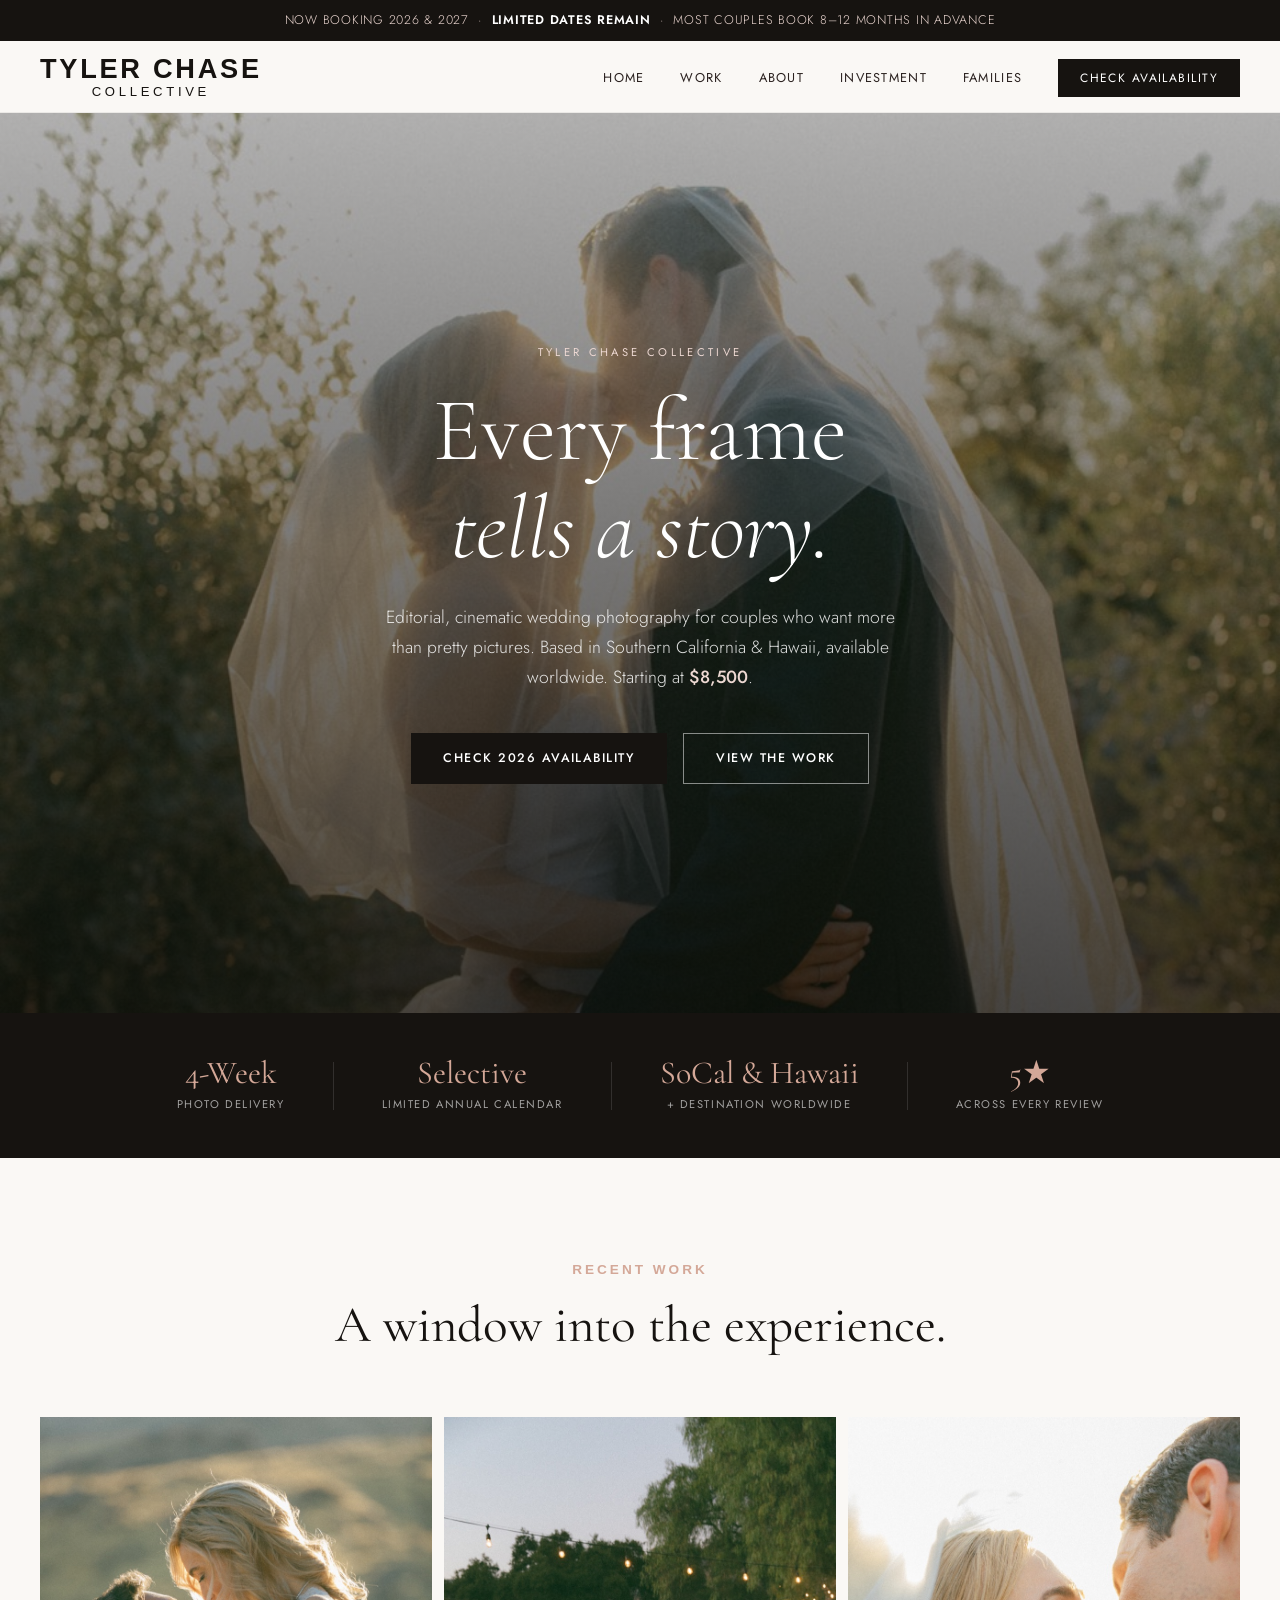
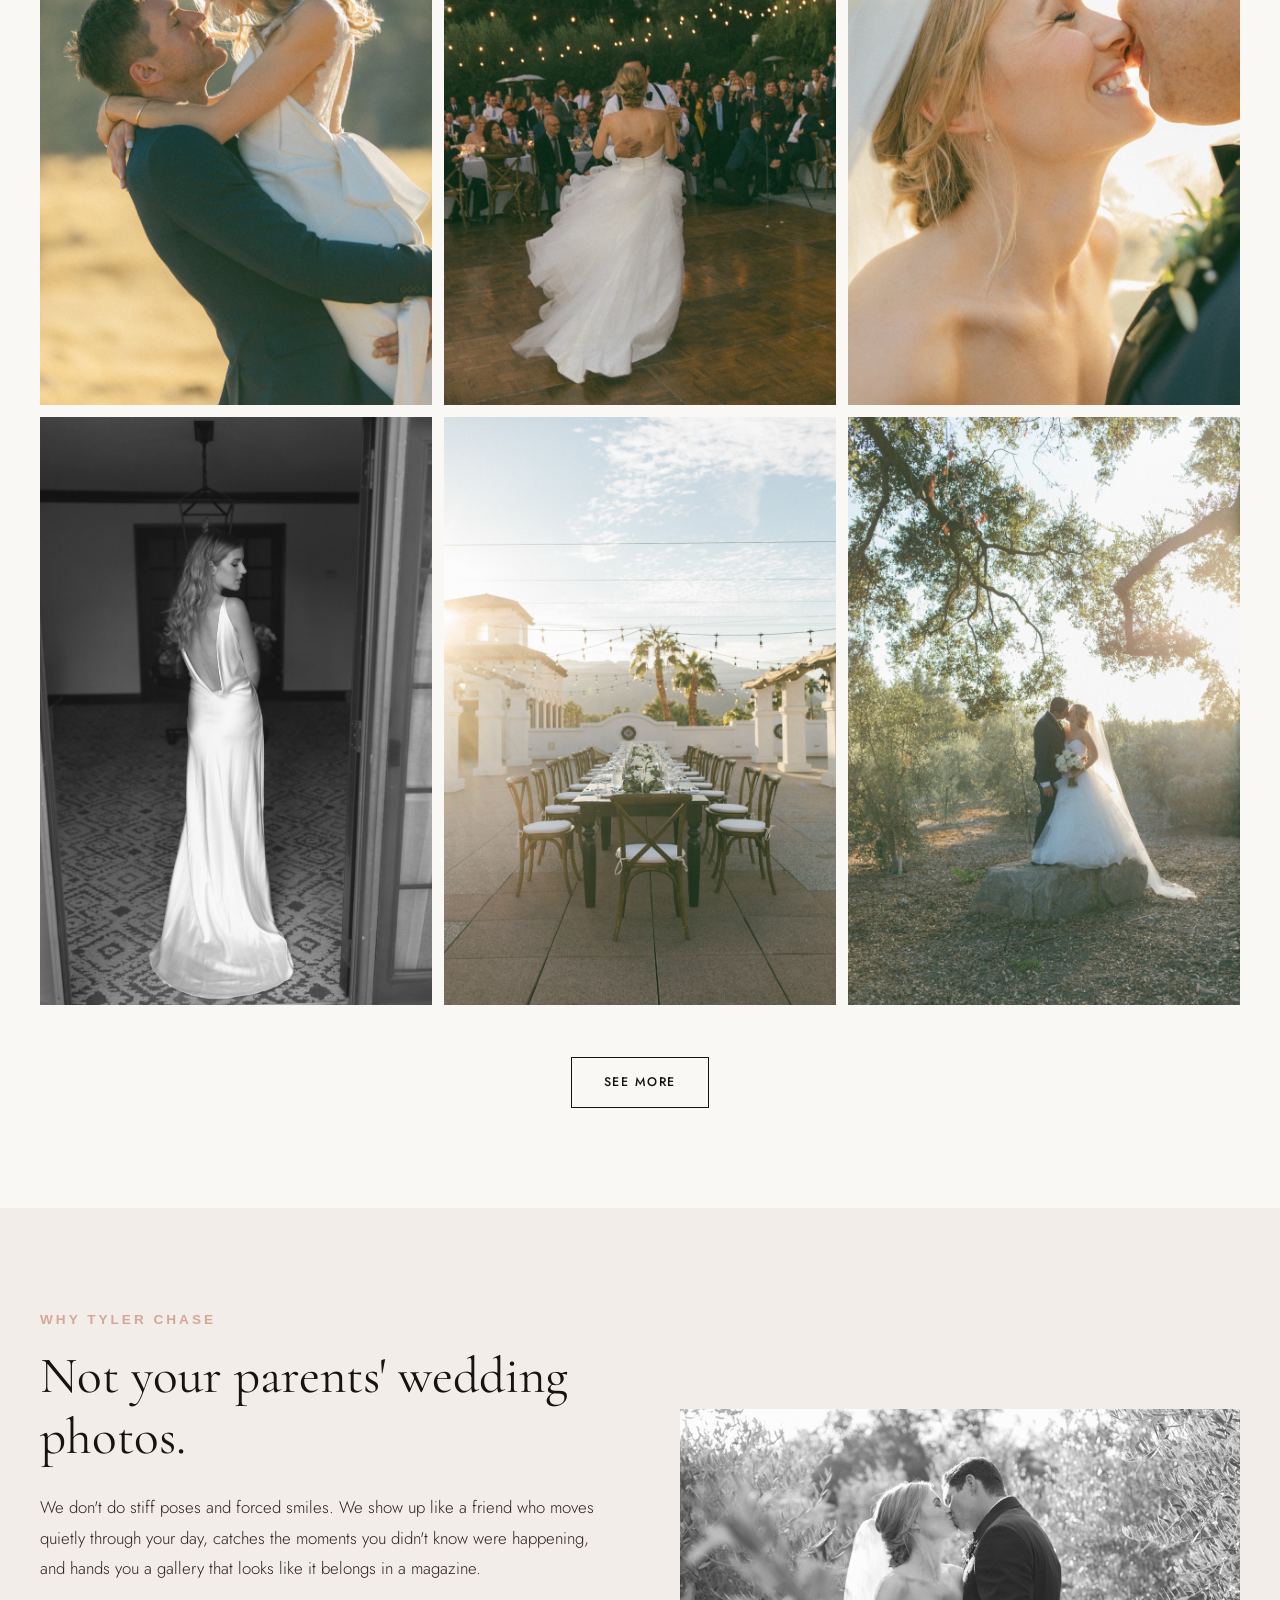
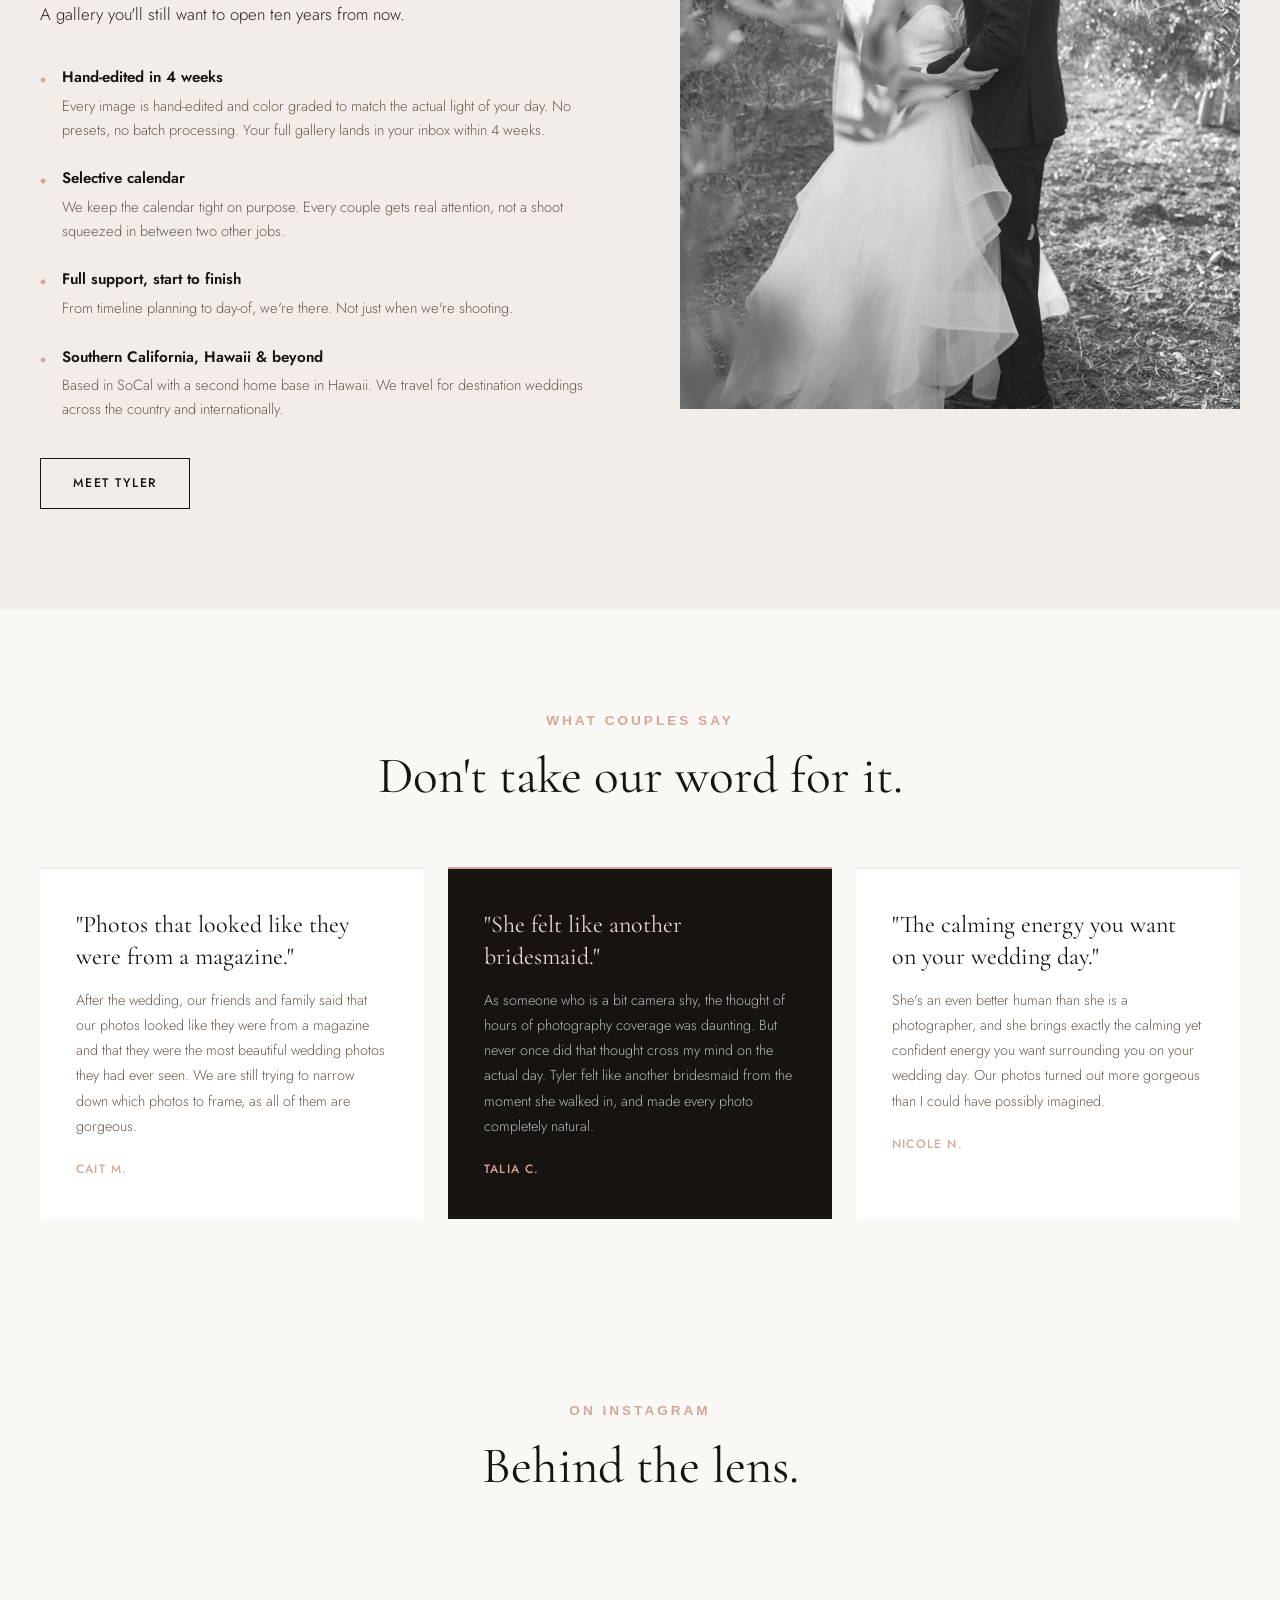
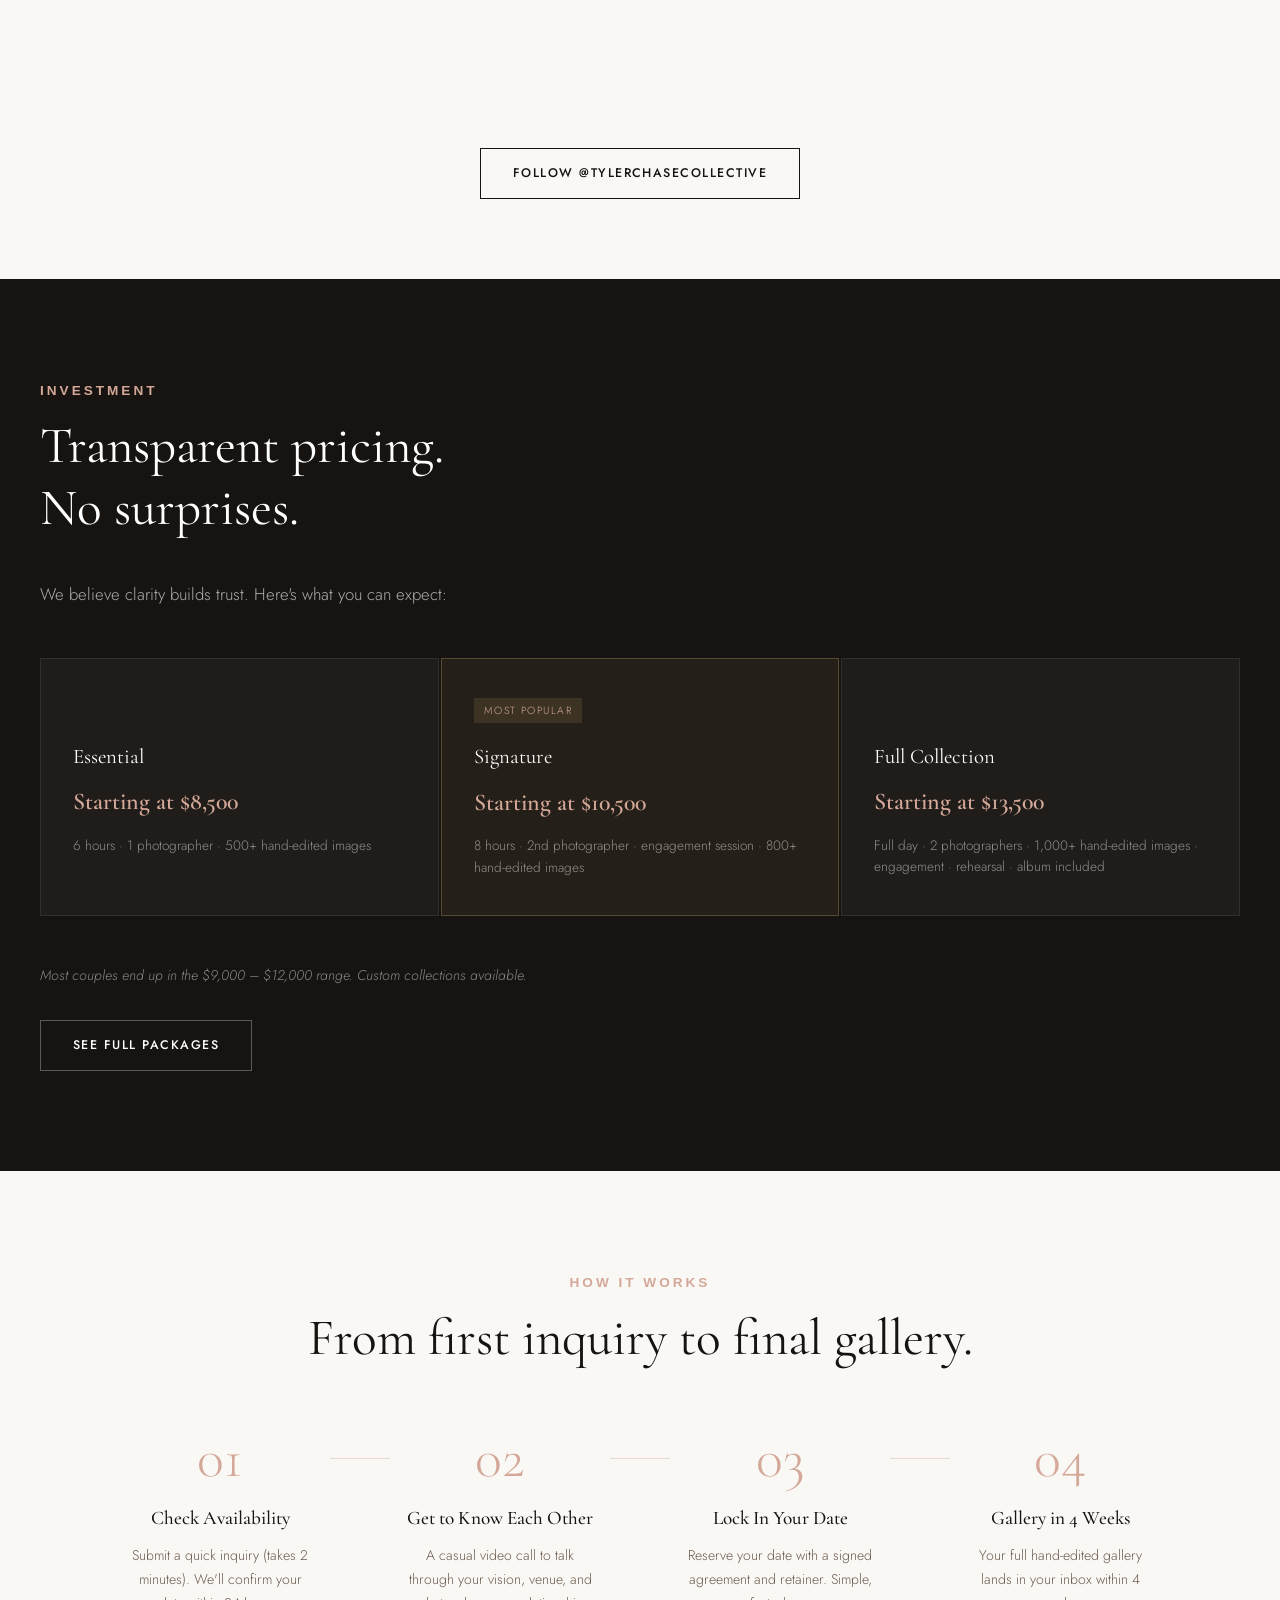
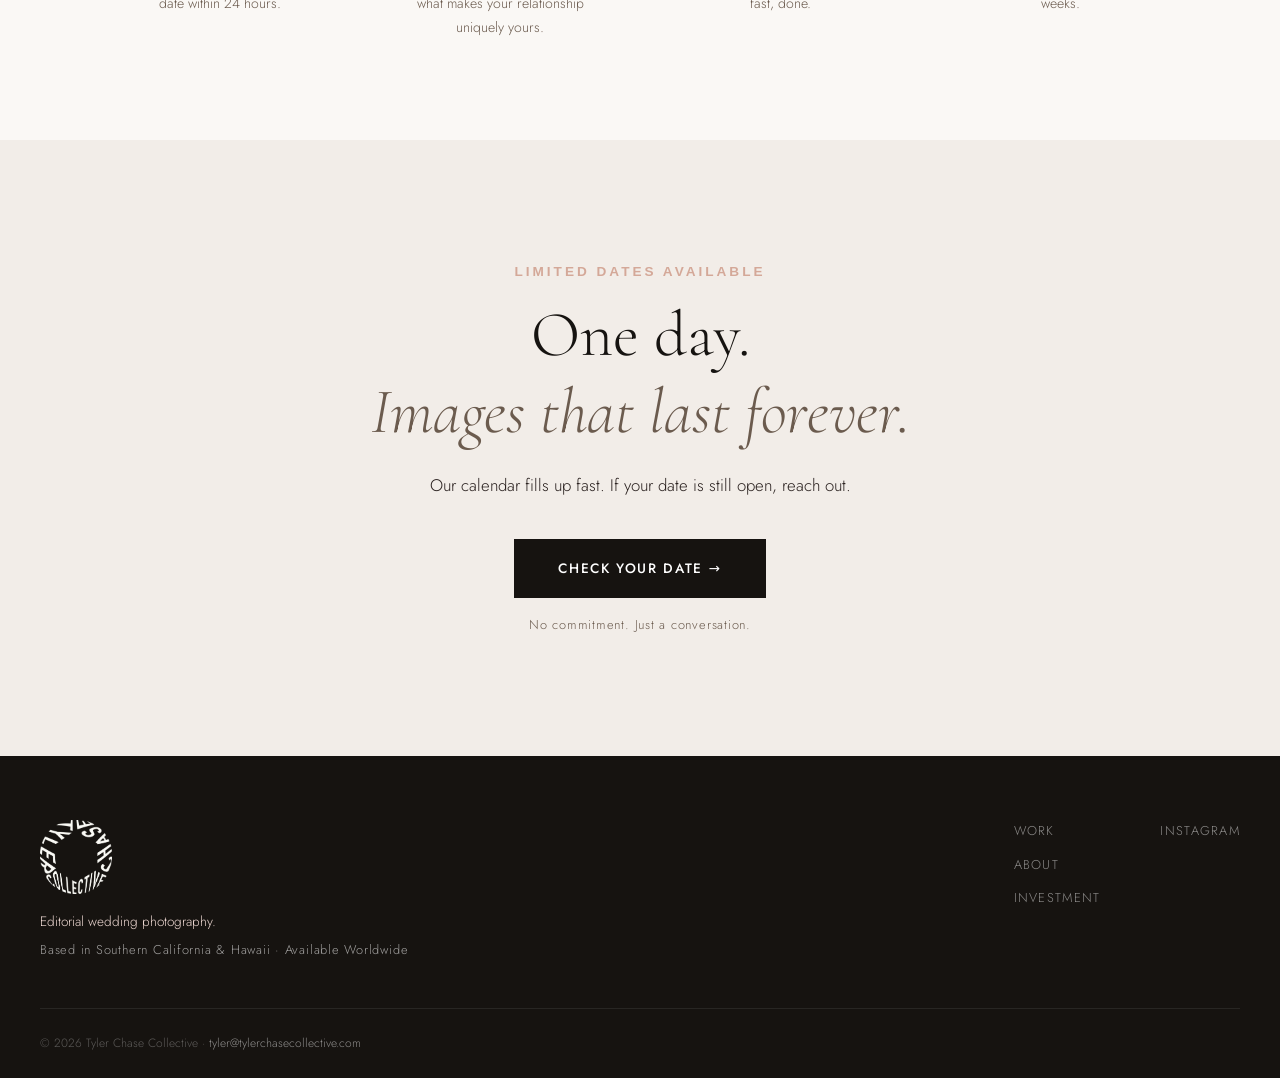
==== index.html @ 4ad5066c "Add all site files: HTML, CSS, JS, and images" ====
<!DOCTYPE html>
<html lang="en">
<head>
  <meta charset="UTF-8" />
  <meta name="viewport" content="width=device-width, initial-scale=1.0" />
  <meta name="description" content="Tyler Chase Collective: Editorial, cinematic wedding photography based in Southern California and Hawaii. Available for destination weddings worldwide. Starting at $8,500." />
  <title>Tyler Chase Collective | Cinematic Wedding Photography</title>
  <link rel="preconnect" href="https://fonts.googleapis.com" />
  <link rel="preconnect" href="https://fonts.gstatic.com" crossorigin />
  <link href="https://fonts.googleapis.com/css2?family=Cormorant+Garamond:ital,wght@0,300;0,400;0,500;0,600;1,300;1,400;1,500&family=Jost:wght@300;400;500;600&display=swap" rel="stylesheet" />
  <link rel="icon" type="image/png" href="images/favicon.png" />
  <link rel="apple-touch-icon" href="images/favicon.png" />
  <link rel="stylesheet" href="styles.css" />
</head>
<body>

  <!-- Scarcity Bar -->
  <div class="scarcity-bar">
    <p>Now booking 2026 &amp; 2027 &nbsp;·&nbsp; <strong>limited dates remain</strong> &nbsp;·&nbsp; Most couples book 8–12 months in advance</p>
  </div>

  <!-- Navigation -->
  <nav class="nav" id="nav">
    <a href="index.html" class="nav-logo"><span class="logo-top">Tyler Chase</span><span class="logo-sub">Collective</span></a>
    <ul class="nav-links">
      <li><a href="index.html">Home</a></li>
      <li><a href="gallery.html">Work</a></li>
      <li><a href="about.html">About</a></li>
      <li><a href="investment.html">Investment</a></li>
      <li><a href="families.html">Families</a></li>
      <li><a href="contact.html" class="nav-cta">Check Availability</a></li>
    </ul>
    <button class="nav-hamburger" id="hamburger" aria-label="Open menu">
      <span></span><span></span><span></span>
    </button>
  </nav>

  <!-- Mobile Menu -->
  <div class="mobile-menu" id="mobileMenu">
    <button class="mobile-menu-close" id="mobileClose">✕</button>
    <ul>
      <li><a href="index.html">Home</a></li>
      <li><a href="gallery.html">Work</a></li>
      <li><a href="about.html">About</a></li>
      <li><a href="investment.html">Investment</a></li>
      <li><a href="families.html">Families</a></li>
      <li><a href="contact.html">Check Availability</a></li>
    </ul>
  </div>

  <!-- Hero -->
  <section class="hero">
    <div class="hero-media">
      <div class="hero-overlay"></div>
      <img
        src="images/TCG_8841-Large.jpeg"
        alt="Cinematic wedding moment"
        class="hero-img"
      />
    </div>
    <div class="hero-content">
      <p class="hero-eyebrow">Tyler Chase Collective</p>
      <h1 class="hero-headline">Every frame<br /><em>tells a story.</em></h1>
      <p class="hero-sub">Editorial, cinematic wedding photography for couples who want more than pretty pictures. Based in Southern California &amp; Hawaii, available worldwide. Starting at <strong>$8,500</strong>.</p>
      <div class="hero-ctas">
        <a href="contact.html" class="btn btn-primary">Check 2026 Availability</a>
        <a href="gallery.html" class="btn btn-ghost">View the Work</a>
      </div>
    </div>
  </section>

  <!-- Trust Strip -->
  <div class="trust-strip">
    <div class="trust-item">
      <span class="trust-number">4-Week</span>
      <span class="trust-label">Photo Delivery</span>
    </div>
    <div class="trust-divider"></div>
    <div class="trust-item">
      <span class="trust-number">Selective</span>
      <span class="trust-label">Limited Annual Calendar</span>
    </div>
    <div class="trust-divider"></div>
    <div class="trust-item">
      <span class="trust-number">SoCal &amp; Hawaii</span>
      <span class="trust-label">+ Destination Worldwide</span>
    </div>
    <div class="trust-divider"></div>
    <div class="trust-item">
      <span class="trust-number">5★</span>
      <span class="trust-label">Across Every Review</span>
    </div>
  </div>

  <!-- Gallery Preview -->
  <section class="section gallery-preview" id="work">
    <div class="section-header">
      <p class="section-eyebrow">Recent Work</p>
      <h2 class="section-title">A window into the experience.</h2>
    </div>
    <div class="gallery-grid">
      <div class="gallery-item">
        <img src="images/TCG_4035-Large.jpeg" alt="Groom lifting bride at golden hour" />
      </div>
      <div class="gallery-item">
        <img src="images/TCP_4241-Large.jpeg" alt="Bride portrait" />
      </div>
      <div class="gallery-item">
        <img src="images/TCG_9300-Large.jpeg" alt="First dance under string lights" />
      </div>
      <div class="gallery-item">
        <img src="images/TCP_5068-Large.jpeg" alt="Wedding reception tablescape" />
      </div>
      <div class="gallery-item">
        <img src="images/TCG_8863-Large.jpeg" alt="Couple portrait at sunset" />
      </div>
      <div class="gallery-item">
        <img src="images/TCG_8714-Large.jpeg" alt="Couple kissing at golden hour" />
      </div>
    </div>
    <div class="gallery-cta">
      <a href="gallery.html" class="btn btn-outline">See More</a>
    </div>
  </section>

  <!-- Positioning / Why Us -->
  <section class="section why-us">
    <div class="why-us-inner">
      <div class="why-us-text">
        <p class="section-eyebrow">Why Tyler Chase</p>
        <h2 class="section-title">Not your parents' wedding photos.</h2>
        <p class="body-text">We don't do stiff poses and forced smiles. We show up like a friend who moves quietly through your day, catches the moments you didn't know were happening, and hands you a gallery that looks like it belongs in a magazine.</p>
        <p class="body-text">A gallery you'll still want to open ten years from now.</p>
        <ul class="why-list">
          <li>
            <span class="why-icon">◆</span>
            <div>
              <strong>Hand-edited in 4 weeks</strong>
              <p>Every image is hand-edited and color graded to match the actual light of your day. No presets, no batch processing. Your full gallery lands in your inbox within 4 weeks.</p>
            </div>
          </li>
          <li>
            <span class="why-icon">◆</span>
            <div>
              <strong>Selective calendar</strong>
              <p>We keep the calendar tight on purpose. Every couple gets real attention, not a shoot squeezed in between two other jobs.</p>
            </div>
          </li>
          <li>
            <span class="why-icon">◆</span>
            <div>
              <strong>Full support, start to finish</strong>
              <p>From timeline planning to day-of, we're there. Not just when we're shooting.</p>
            </div>
          </li>
          <li>
            <span class="why-icon">◆</span>
            <div>
              <strong>Southern California, Hawaii &amp; beyond</strong>
              <p>Based in SoCal with a second home base in Hawaii. We travel for destination weddings across the country and internationally.</p>
            </div>
          </li>
        </ul>
        <a href="about.html" class="btn btn-outline">Meet Tyler</a>
      </div>
      <div class="why-us-image">
        <img src="images/TCG_8802-Large.jpeg" alt="Couple in olive grove" style="object-position: 50% 100%;" />
      </div>
    </div>
  </section>

  <!-- Social Proof / Testimonials -->
  <section class="section testimonials" id="testimonials">
    <div class="section-header">
      <p class="section-eyebrow">What Couples Say</p>
      <h2 class="section-title">Don't take our word for it.</h2>
    </div>
    <div class="testimonial-grid">
      <div class="testimonial-card">
        <p class="testimonial-pull">"Photos that looked like they were from a magazine."</p>
        <p class="testimonial-body">After the wedding, our friends and family said that our photos looked like they were from a magazine and that they were the most beautiful wedding photos they had ever seen. We are still trying to narrow down which photos to frame, as all of them are gorgeous.</p>
        <p class="testimonial-name">Cait M.</p>
      </div>
      <div class="testimonial-card feature-card">
        <p class="testimonial-pull">"She felt like another bridesmaid."</p>
        <p class="testimonial-body">As someone who is a bit camera shy, the thought of hours of photography coverage was daunting. But never once did that thought cross my mind on the actual day. Tyler felt like another bridesmaid from the moment she walked in, and made every photo completely natural.</p>
        <p class="testimonial-name">Talia C.</p>
      </div>
      <div class="testimonial-card">
        <p class="testimonial-pull">"The calming energy you want on your wedding day."</p>
        <p class="testimonial-body">She's an even better human than she is a photographer, and she brings exactly the calming yet confident energy you want surrounding you on your wedding day. Our photos turned out more gorgeous than I could have possibly imagined.</p>
        <p class="testimonial-name">Nicole N.</p>
      </div>
    </div>
  </section>

  <!-- Instagram Feed -->
  <!-- To activate: sign up at lightwidget.com, connect @tylerchasecollective, and replace the src below -->
  <section class="section instagram-section" style="background:var(--cream);padding:80px 40px;">
    <div class="section-header">
      <p class="section-eyebrow">On Instagram</p>
      <h2 class="section-title">Behind the lens.</h2>
    </div>
    <div class="instagram-feed-container" style="max-width:var(--max);margin:0 auto;">
      <!-- SnapWidget -->
      <script src="https://snapwidget.com/js/snapwidget.js"></script>
      <iframe src="https://snapwidget.com/embed/706639" class="snapwidget-widget" allowtransparency="true" frameborder="0" scrolling="no" style="border:none; overflow:hidden; width:100%;"></iframe>
    </div>
    <div style="text-align:center;margin-top:32px;">
      <a href="https://www.instagram.com/tylerchasecollective" target="_blank" rel="noopener" class="btn btn-outline">Follow @tylerchasecollective</a>
    </div>
  </section>

  <!-- Investment Preview -->
  <section class="section investment-preview" id="investment">
    <div class="investment-inner">
      <div class="investment-text">
        <p class="section-eyebrow">Investment</p>
        <h2 class="section-title">Transparent pricing.<br />No surprises.</h2>
        <p class="body-text">We believe clarity builds trust. Here's what you can expect:</p>
        <div class="investment-tiers">
          <div class="tier" style="display:flex;flex-direction:column;">
            <div class="tier-badge-slot" style="min-height:28px;margin-bottom:16px;"></div>
            <div class="tier-name">Essential</div>
            <div class="tier-price">Starting at $8,500</div>
            <div class="tier-desc">6 hours · 1 photographer · 500+ hand-edited images</div>
          </div>
          <div class="tier tier-featured" style="display:flex;flex-direction:column;">
            <div class="tier-badge-slot" style="min-height:28px;margin-bottom:16px;"><div class="tier-badge" style="margin-bottom:0;">Most Popular</div></div>
            <div class="tier-name">Signature</div>
            <div class="tier-price">Starting at $10,500</div>
            <div class="tier-desc">8 hours · 2nd photographer · engagement session · 800+ hand-edited images</div>
          </div>
          <div class="tier" style="display:flex;flex-direction:column;">
            <div class="tier-badge-slot" style="min-height:28px;margin-bottom:16px;"></div>
            <div class="tier-name">Full Collection</div>
            <div class="tier-price">Starting at $13,500</div>
            <div class="tier-desc">Full day · 2 photographers · 1,000+ hand-edited images · engagement · rehearsal · album included</div>
          </div>
        </div>
        <p class="investment-note">Most couples end up in the $9,000 – $12,000 range. Custom collections available.</p>
        <a href="investment.html" class="btn btn-outline">See Full Packages</a>
      </div>
    </div>
  </section>

  <!-- Process / Experience -->
  <section class="section process">
    <div class="section-header">
      <p class="section-eyebrow">How It Works</p>
      <h2 class="section-title">From first inquiry to final gallery.</h2>
    </div>
    <div class="process-steps">
      <div class="process-step">
        <div class="step-number">01</div>
        <h3>Check Availability</h3>
        <p>Submit a quick inquiry (takes 2 minutes). We'll confirm your date within 24 hours.</p>
      </div>
      <div class="process-connector"></div>
      <div class="process-step">
        <div class="step-number">02</div>
        <h3>Get to Know Each Other</h3>
        <p>A casual video call to talk through your vision, venue, and what makes your relationship uniquely yours.</p>
      </div>
      <div class="process-connector"></div>
      <div class="process-step">
        <div class="step-number">03</div>
        <h3>Lock In Your Date</h3>
        <p>Reserve your date with a signed agreement and retainer. Simple, fast, done.</p>
      </div>
      <div class="process-connector"></div>
      <div class="process-step">
        <div class="step-number">04</div>
        <h3>Gallery in 4 Weeks</h3>
        <p>Your full hand-edited gallery lands in your inbox within 4 weeks.</p>
      </div>
    </div>
  </section>

  <!-- Final CTA -->
  <section class="section cta-section">
    <div class="cta-inner">
      <p class="section-eyebrow">Limited Dates Available</p>
      <h2 class="cta-headline">One day.<br /><em>Images that last forever.</em></h2>
      <p class="cta-sub">Our calendar fills up fast. If your date is still open, reach out.</p>
      <a href="contact.html" class="btn btn-primary btn-large">Check Your Date →</a>
      <p class="cta-note">No commitment. Just a conversation.</p>
    </div>
  </section>

  <!-- Footer -->
  <footer class="footer">
    <div class="footer-inner">
      <div class="footer-brand">
        <img src="images/favicon.png" alt="Tyler Chase Collective" class="footer-favicon" />
        <p class="footer-tagline">Editorial wedding photography.</p>
        <p class="footer-location">Based in Southern California &amp; Hawaii · Available Worldwide</p>
      </div>
      <div class="footer-links">
        <a href="gallery.html">Work</a>
        <a href="about.html">About</a>
        <a href="investment.html">Investment</a>
      </div>
      <div class="footer-social">
        <a href="https://www.instagram.com/tylerchasecollective" aria-label="Instagram">Instagram</a>
      </div>
    </div>
    <div class="footer-bottom">
      <p>© 2026 Tyler Chase Collective · <a href="mailto:tyler@tylerchasecollective.com">tyler@tylerchasecollective.com</a></p>
    </div>
  </footer>

  <script src="main.js"></script>
</body>
</html>
---- styles.css ----
/* ============================================
   Tyler Chase Collective — Global Styles
   ============================================ */

*, *::before, *::after { box-sizing: border-box; margin: 0; padding: 0; }

:root {
  --cream:    #FAF8F5;
  --offwhite: #F2EDE8;
  --black:    #161310;
  --charcoal: #2B2220;
  --warm:     #6B5B4E;
  --gold:     #D4A898;
  --gold-lt:  #EDD8D2;
  --white:    #FFFFFF;
  --font-serif: 'Cormorant Garamond', Georgia, serif;
  --font-sans:  'Jost', system-ui, sans-serif;
  --max:      1280px;
  --nav-h:    72px;
  --ease:     cubic-bezier(0.25, 0.46, 0.45, 0.94);
}

html { scroll-behavior: smooth; font-size: 16px; }

body {
  background: var(--cream);
  color: var(--black);
  font-family: var(--font-sans);
  font-weight: 300;
  line-height: 1.7;
  overflow-x: hidden;
}

img { display: block; width: 100%; height: auto; }
.hero-img,
.why-us-image img,
.about-hero-image img { height: 100%; object-fit: cover; }

a { color: inherit; text-decoration: none; }

/* ============================================
   Scarcity Bar
   ============================================ */

.scarcity-bar {
  background: var(--black);
  color: var(--gold-lt);
  text-align: center;
  padding: 10px 20px;
  font-family: var(--font-sans);
  font-size: 0.78rem;
  letter-spacing: 0.06em;
  text-transform: uppercase;
}

.scarcity-bar strong { color: var(--white); font-weight: 600; }

/* ============================================
   Navigation
   ============================================ */

.nav {
  position: sticky;
  top: 0;
  z-index: 100;
  display: flex;
  align-items: center;
  justify-content: space-between;
  padding: 0 40px;
  height: var(--nav-h);
  background: rgba(250, 248, 245, 0.96);
  backdrop-filter: blur(12px);
  border-bottom: 1px solid rgba(0,0,0,0.06);
  transition: box-shadow 0.3s var(--ease);
}

.nav.scrolled { box-shadow: 0 2px 20px rgba(0,0,0,0.08); }

.nav-logo {
  display: flex;
  flex-direction: column;
  align-items: center;
  justify-content: center;
  height: 100%;
  line-height: 1.05;
  gap: 1px;
  text-decoration: none;
}
.logo-top {
  font-family: 'DIN Condensed', 'Arial Narrow', 'Helvetica Neue', Arial, sans-serif;
  font-size: 1.7rem;
  font-weight: 700;
  letter-spacing: 0.1em;
  text-transform: uppercase;
  color: var(--black);
}
.logo-sub {
  font-family: 'DIN Condensed', 'Arial Narrow', 'Helvetica Neue', Arial, sans-serif;
  font-size: 0.82rem;
  font-weight: 400;
  letter-spacing: 0.28em;
  text-transform: uppercase;
  color: var(--black);
}

.nav-links {
  display: flex;
  align-items: center;
  gap: 36px;
  list-style: none;
}

.nav-links a {
  font-size: 0.8rem;
  letter-spacing: 0.1em;
  text-transform: uppercase;
  font-weight: 400;
  color: var(--charcoal);
  transition: color 0.2s;
}

.nav-links a:hover { color: var(--gold); }

.nav-cta {
  background: var(--black) !important;
  color: var(--white) !important;
  padding: 10px 22px;
  font-size: 0.75rem !important;
  letter-spacing: 0.12em !important;
  text-transform: uppercase;
  transition: background 0.25s var(--ease), transform 0.2s !important;
}

.nav-cta:hover {
  background: var(--gold) !important;
  color: var(--black) !important;
  transform: translateY(-1px);
}

.nav-hamburger {
  display: none;
  flex-direction: column;
  gap: 5px;
  background: none;
  border: none;
  cursor: pointer;
  padding: 4px;
}

.nav-hamburger span {
  display: block;
  width: 24px;
  height: 1.5px;
  background: var(--black);
  transition: 0.3s;
}

/* Mobile Menu */
.mobile-menu {
  display: none;
  position: fixed;
  inset: 0;
  background: var(--cream);
  z-index: 200;
  flex-direction: column;
  align-items: center;
  justify-content: center;
  gap: 40px;
}

.mobile-menu.open { display: flex; }

.mobile-menu ul { list-style: none; text-align: center; }
.mobile-menu ul li { margin: 20px 0; }
.mobile-menu ul a {
  font-family: var(--font-serif);
  font-size: 2.4rem;
  font-weight: 300;
  color: var(--black);
  letter-spacing: 0.04em;
  transition: color 0.2s;
}
.mobile-menu ul a:hover { color: var(--gold); }

.mobile-menu-close {
  position: absolute;
  top: 28px;
  right: 32px;
  background: none;
  border: none;
  font-size: 1.4rem;
  cursor: pointer;
  color: var(--black);
}

/* ============================================
   Buttons
   ============================================ */

.btn {
  display: inline-flex;
  align-items: center;
  justify-content: center;
  padding: 14px 32px;
  font-family: var(--font-sans);
  font-size: 0.78rem;
  font-weight: 500;
  letter-spacing: 0.12em;
  text-transform: uppercase;
  border: none;
  cursor: pointer;
  transition: all 0.25s var(--ease);
  text-decoration: none;
}

.btn-primary {
  background: var(--black);
  color: var(--white);
}
.btn-primary:hover {
  background: var(--gold);
  color: var(--black);
  transform: translateY(-2px);
  box-shadow: 0 8px 24px rgba(0,0,0,0.15);
}

.btn-ghost {
  background: transparent;
  color: var(--white);
  border: 1px solid rgba(255,255,255,0.5);
}
.btn-ghost:hover {
  background: rgba(255,255,255,0.12);
  border-color: var(--white);
  transform: translateY(-2px);
}

.btn-outline {
  background: transparent;
  color: var(--black);
  border: 1px solid var(--black);
}
.btn-outline:hover {
  background: var(--black);
  color: var(--white);
  transform: translateY(-2px);
}

.btn-large { padding: 18px 44px; font-size: 0.85rem; }

/* ============================================
   Section Utilities
   ============================================ */

.section {
  padding: 100px 40px;
  max-width: var(--max);
  margin: 0 auto;
}

.section-header {
  text-align: center;
  margin-bottom: 60px;
}

.section-eyebrow {
  font-family: 'DIN Condensed', 'Arial Narrow', 'Helvetica Neue', Arial, sans-serif;
  font-size: 0.85rem;
  letter-spacing: 0.22em;
  text-transform: uppercase;
  color: var(--gold);
  margin-bottom: 14px;
  font-weight: 700;
}

.section-title {
  font-family: var(--font-serif);
  font-size: clamp(2rem, 4vw, 3.2rem);
  font-weight: 400;
  line-height: 1.2;
  color: var(--black);
}

.section-title em { font-style: italic; color: var(--warm); }

.body-text {
  font-size: 1.05rem;
  color: var(--charcoal);
  line-height: 1.8;
  max-width: 580px;
}

/* ============================================
   Hero
   ============================================ */

.hero {
  position: relative;
  height: 100vh;
  min-height: 640px;
  display: flex;
  align-items: center;
  justify-content: center;
  overflow: hidden;
}

.hero-media {
  position: absolute;
  inset: 0;
}

.hero-img {
  width: 100%;
  height: 100%;
  object-fit: cover;
  object-position: center 20%;
}

.hero-overlay {
  position: absolute;
  inset: 0;
  background: linear-gradient(
    to bottom,
    rgba(10,8,6,0.3) 0%,
    rgba(10,8,6,0.55) 50%,
    rgba(10,8,6,0.75) 100%
  );
  z-index: 1;
}

.hero-content {
  position: relative;
  z-index: 2;
  text-align: center;
  color: var(--white);
  padding: 0 24px;
  max-width: 820px;
}

.hero-eyebrow {
  font-size: 0.7rem;
  letter-spacing: 0.3em;
  text-transform: uppercase;
  color: var(--gold-lt);
  margin-bottom: 20px;
  font-weight: 400;
}

.hero-headline {
  font-family: var(--font-serif);
  font-size: clamp(3rem, 7vw, 6rem);
  font-weight: 300;
  line-height: 1.1;
  margin-bottom: 24px;
}

.hero-headline em { font-style: italic; }

.hero-sub {
  font-size: 1.1rem;
  font-weight: 300;
  color: rgba(255,255,255,0.85);
  margin-bottom: 40px;
  max-width: 540px;
  margin-left: auto;
  margin-right: auto;
}

.hero-sub strong { color: var(--gold-lt); font-weight: 500; }

.hero-ctas {
  display: flex;
  gap: 16px;
  justify-content: center;
  flex-wrap: wrap;
}

/* ============================================
   Trust Strip
   ============================================ */

.trust-strip {
  display: flex;
  align-items: center;
  justify-content: center;
  gap: 0;
  background: var(--black);
  color: var(--white);
  padding: 32px 40px;
  flex-wrap: wrap;
}

.trust-item {
  display: flex;
  flex-direction: column;
  align-items: center;
  padding: 12px 48px;
  text-align: center;
}

.trust-number {
  font-family: var(--font-serif);
  font-size: 2rem;
  font-weight: 400;
  color: var(--gold);
  line-height: 1;
  margin-bottom: 6px;
}

.trust-label {
  font-size: 0.7rem;
  letter-spacing: 0.14em;
  text-transform: uppercase;
  color: rgba(255,255,255,0.6);
  font-weight: 400;
}

.trust-divider {
  width: 1px;
  height: 48px;
  background: rgba(255,255,255,0.12);
}

/* ============================================
   Gallery Preview
   ============================================ */

.gallery-grid {
  columns: 3;
  column-gap: 12px;
}

.gallery-item {
  break-inside: avoid;
  margin-bottom: 12px;
  overflow: hidden;
  background: var(--offwhite);
}

.gallery-item img {
  transition: transform 0.6s var(--ease);
}

.gallery-item:hover img { transform: scale(1.04); }

.gallery-cta {
  text-align: center;
  margin-top: 40px;
}

/* ============================================
   Why Us
   ============================================ */

.why-us {
  background: var(--offwhite);
  max-width: 100%;
  padding: 100px 40px;
}

.why-us-inner {
  max-width: var(--max);
  margin: 0 auto;
  display: grid;
  grid-template-columns: 1fr 1fr;
  gap: 80px;
  align-items: center;
}

.why-us-text .section-eyebrow { margin-bottom: 14px; }
.why-us-text .section-title { margin-bottom: 24px; }
.why-us-text .body-text { margin-bottom: 16px; max-width: 100%; }

.why-list {
  list-style: none;
  margin: 36px 0;
  display: flex;
  flex-direction: column;
  gap: 24px;
}

.why-list li {
  display: flex;
  gap: 16px;
  align-items: flex-start;
}

.why-icon {
  color: var(--gold);
  font-size: 0.5rem;
  margin-top: 8px;
  flex-shrink: 0;
}

.why-list strong {
  display: block;
  font-weight: 600;
  font-size: 0.95rem;
  margin-bottom: 4px;
}

.why-list p {
  font-size: 0.92rem;
  color: var(--warm);
  line-height: 1.6;
}

.why-us-image {
  height: 600px;
  overflow: hidden;
}

.why-us-image img { height: 100%; object-fit: cover; }

/* ============================================
   Testimonials
   ============================================ */

.testimonials { background: var(--cream); }

.testimonial-grid {
  display: grid;
  grid-template-columns: repeat(3, 1fr);
  gap: 24px;
}

.testimonial-card {
  background: var(--white);
  padding: 40px 36px;
  border-top: 2px solid var(--offwhite);
  transition: border-color 0.3s, transform 0.3s var(--ease);
}

.testimonial-card:hover {
  border-color: var(--gold);
  transform: translateY(-4px);
}

.feature-card {
  background: var(--black);
  color: var(--white);
  border-color: var(--gold);
}

.testimonial-pull {
  font-family: var(--font-serif);
  font-size: 1.5rem;
  font-weight: 400;
  line-height: 1.3;
  margin-bottom: 16px;
  color: inherit;
}

.feature-card .testimonial-pull { color: var(--gold-lt); }

.testimonial-body {
  font-size: 0.9rem;
  line-height: 1.75;
  color: var(--warm);
  margin-bottom: 20px;
}

.feature-card .testimonial-body { color: rgba(255,255,255,0.7); }

.testimonial-name {
  font-size: 0.75rem;
  letter-spacing: 0.1em;
  text-transform: uppercase;
  color: var(--gold);
  font-weight: 500;
}

/* ============================================
   Investment Preview
   ============================================ */

.investment-preview {
  background: var(--black);
  max-width: 100%;
  padding: 100px 40px;
}

.investment-inner {
  max-width: var(--max);
  margin: 0 auto;
}

.investment-preview .section-eyebrow { color: var(--gold); }
.investment-preview .section-title { color: var(--white); margin-bottom: 40px; }
.investment-preview .body-text { color: rgba(255,255,255,0.65); }

.investment-tiers {
  display: grid;
  grid-template-columns: repeat(3, 1fr);
  gap: 2px;
  margin: 48px 0;
}

.tier {
  padding: 36px 32px;
  background: rgba(255,255,255,0.04);
  border: 1px solid rgba(255,255,255,0.08);
  transition: border-color 0.3s;
  position: relative;
}

.tier:hover { border-color: rgba(201,169,110,0.4); }

.tier-featured {
  background: rgba(201,169,110,0.08);
  border-color: rgba(201,169,110,0.3);
}

.tier-badge {
  font-size: 0.65rem;
  letter-spacing: 0.14em;
  text-transform: uppercase;
  color: var(--gold);
  background: rgba(201,169,110,0.15);
  padding: 4px 10px;
  display: inline-block;
  margin-bottom: 20px;
}

.tier-name {
  font-family: var(--font-serif);
  font-size: 1.3rem;
  font-weight: 400;
  color: var(--white);
  margin-bottom: 8px;
}

.tier-price {
  font-size: 1.5rem;
  font-weight: 600;
  color: var(--gold);
  margin-bottom: 12px;
  font-family: var(--font-serif);
}

.tier-desc {
  font-size: 0.85rem;
  color: rgba(255,255,255,0.5);
  line-height: 1.6;
}

.investment-note {
  font-size: 0.88rem;
  color: rgba(255,255,255,0.5);
  margin-bottom: 32px;
  font-style: italic;
}

.investment-preview .btn-outline {
  color: var(--white);
  border-color: rgba(255,255,255,0.3);
}

.investment-preview .btn-outline:hover {
  background: var(--gold);
  border-color: var(--gold);
  color: var(--black);
}

/* ============================================
   Process
   ============================================ */

.process { background: var(--cream); }

.process-steps {
  display: flex;
  align-items: flex-start;
  justify-content: center;
  gap: 0;
  margin-top: 20px;
}

.process-step {
  flex: 1;
  max-width: 220px;
  text-align: center;
  padding: 0 16px;
}

.step-number {
  font-family: var(--font-serif);
  font-size: 3.5rem;
  font-weight: 300;
  color: var(--gold);
  line-height: 1;
  margin-bottom: 16px;
}

.process-step h3 {
  font-family: var(--font-serif);
  font-size: 1.2rem;
  font-weight: 500;
  margin-bottom: 10px;
  color: var(--black);
}

.process-step p {
  font-size: 0.88rem;
  color: var(--warm);
  line-height: 1.7;
}

.process-connector {
  width: 60px;
  height: 1px;
  background: var(--gold-lt);
  margin-top: 28px;
  flex-shrink: 0;
}

/* ============================================
   Final CTA
   ============================================ */

.cta-section {
  background: var(--offwhite);
  max-width: 100%;
  padding: 120px 40px;
}

.cta-inner {
  max-width: var(--max);
  margin: 0 auto;
  text-align: center;
}

.cta-headline {
  font-family: var(--font-serif);
  font-size: clamp(2.2rem, 5vw, 4rem);
  font-weight: 300;
  line-height: 1.2;
  color: var(--black);
  margin-bottom: 20px;
}

.cta-headline em { font-style: italic; color: var(--warm); }

.cta-sub {
  font-size: 1.05rem;
  color: var(--charcoal);
  max-width: 520px;
  margin: 0 auto 40px;
  line-height: 1.7;
}

.cta-note {
  margin-top: 16px;
  font-size: 0.8rem;
  color: var(--warm);
  letter-spacing: 0.06em;
}

/* ============================================
   Footer
   ============================================ */

.footer {
  background: var(--black);
  color: rgba(255,255,255,0.6);
  padding: 64px 40px 0;
}

.footer-inner {
  max-width: var(--max);
  margin: 0 auto;
  display: grid;
  grid-template-columns: 1fr auto auto;
  gap: 60px;
  align-items: start;
  padding-bottom: 48px;
  border-bottom: 1px solid rgba(255,255,255,0.08);
}

.footer-logo {
  font-family: var(--font-serif);
  font-size: 1.4rem;
  font-weight: 400;
  color: var(--white);
  margin-bottom: 8px;
}
.footer-favicon {
  width: 72px;
  height: auto;
  display: block;
  margin-bottom: 16px;
  filter: brightness(0) invert(1) sepia(15%) saturate(200%) brightness(0.98);
}

.footer-tagline {
  font-size: 0.85rem;
  margin-bottom: 6px;
  color: var(--gold-lt);
}

.footer-location {
  font-size: 0.8rem;
  letter-spacing: 0.06em;
}

.footer-links,
.footer-social {
  display: flex;
  flex-direction: column;
  gap: 12px;
}

.footer-links a,
.footer-social a {
  font-size: 0.8rem;
  letter-spacing: 0.1em;
  text-transform: uppercase;
  color: rgba(255,255,255,0.5);
  transition: color 0.2s;
}

.footer-links a:hover,
.footer-social a:hover { color: var(--gold); }

.footer-bottom {
  max-width: var(--max);
  margin: 0 auto;
  padding: 24px 0;
  font-size: 0.75rem;
  color: rgba(255,255,255,0.3);
}

.footer-bottom a { color: rgba(255,255,255,0.5); transition: color 0.2s; }
.footer-bottom a:hover { color: var(--gold); }

/* ============================================
   Gallery Page
   ============================================ */

.page-hero {
  padding: 80px 40px 60px;
  text-align: center;
  background: var(--cream);
}

.gallery-full {
  max-width: var(--max);
  margin: 0 auto;
  padding: 0 40px 100px;
}

.gallery-category {
  margin-bottom: 80px;
}

.gallery-category-label {
  font-family: var(--font-sans);
  font-size: 0.7rem;
  letter-spacing: 0.22em;
  text-transform: uppercase;
  color: var(--gold);
  margin-bottom: 24px;
  padding-bottom: 16px;
  border-bottom: 1px solid var(--offwhite);
}

.masonry-grid {
  columns: 3;
  column-gap: 12px;
}

.masonry-item {
  break-inside: avoid;
  margin-bottom: 12px;
  overflow: hidden;
}

.masonry-item img { transition: transform 0.6s var(--ease); }
.masonry-item:hover img { transform: scale(1.03); }

/* Featured gallery layouts */
.gallery-featured-full {
  width: 100%;
  overflow: hidden;
  margin-bottom: 12px;
}

.gallery-featured-full img {
  width: 100%;
  height: auto;
  transition: transform 0.6s var(--ease);
}

.gallery-featured-full:hover img { transform: scale(1.03); }

.gallery-featured-row {
  display: grid;
  grid-template-columns: 1fr 1fr;
  gap: 12px;
  margin-bottom: 12px;
}

.gallery-feat-portrait {
  overflow: hidden;
}

.gallery-feat-portrait img {
  width: 100%;
  height: auto;
  transition: transform 0.6s var(--ease);
}

.gallery-feat-portrait:hover img { transform: scale(1.03); }

.gallery-masonry-main {
  margin-top: 12px;
}

@media (max-width: 768px) {
  .gallery-featured-row { grid-template-columns: 1fr; }
}

/* ============================================
   About Page
   ============================================ */

.about-hero {
  display: grid;
  grid-template-columns: 1fr 1fr;
  min-height: 80vh;
  max-width: 100%;
}

.about-hero-image {
  overflow: hidden;
}

.about-hero-text {
  padding: 80px 64px;
  display: flex;
  flex-direction: column;
  justify-content: center;
  background: var(--cream);
}

.about-hero-text .section-title { margin-bottom: 24px; }
.about-hero-text .body-text { margin-bottom: 20px; max-width: 100%; }

.about-values {
  background: var(--offwhite);
  max-width: 100%;
  padding: 80px 40px;
}

.about-values-inner {
  max-width: var(--max);
  margin: 0 auto;
}

.values-grid {
  display: grid;
  grid-template-columns: repeat(3, 1fr);
  gap: 40px;
  margin-top: 48px;
}

.value-card {
  padding: 40px 32px;
  background: var(--white);
}

.value-num {
  font-family: var(--font-serif);
  font-size: 3rem;
  font-weight: 300;
  color: var(--gold-lt);
  line-height: 1;
  margin-bottom: 16px;
}

.value-card h3 {
  font-family: var(--font-serif);
  font-size: 1.4rem;
  font-weight: 500;
  margin-bottom: 12px;
}

.value-card p {
  font-size: 0.9rem;
  color: var(--warm);
  line-height: 1.75;
}

/* ============================================
   Investment Page
   ============================================ */

.investment-page {
  max-width: var(--max);
  margin: 0 auto;
  padding: 80px 40px;
}

.investment-intro {
  max-width: 640px;
  margin: 0 auto 80px;
  text-align: center;
}

.investment-intro .body-text { margin: 16px auto 0; max-width: 100%; }

.packages-grid {
  display: grid;
  grid-template-columns: repeat(3, 1fr);
  gap: 2px;
  margin-bottom: 80px;
}

.package-card {
  padding: 48px 40px;
  background: var(--white);
  border-top: 3px solid var(--offwhite);
  transition: border-color 0.3s;
  display: flex;
  flex-direction: column;
}

.package-card:hover { border-color: var(--gold); }
.package-card.featured { border-color: var(--gold); background: var(--black); color: var(--white); }

.package-badge-slot {
  min-height: 28px;
  margin-bottom: 20px;
  display: flex;
  align-items: center;
}

.package-badge {
  font-size: 0.65rem;
  letter-spacing: 0.16em;
  text-transform: uppercase;
  color: var(--gold);
  background: rgba(201,169,110,0.12);
  padding: 4px 12px;
  display: inline-block;
}

.package-name {
  font-family: var(--font-serif);
  font-size: 1.8rem;
  font-weight: 400;
  margin-bottom: 8px;
}

.package-price {
  font-size: 2rem;
  font-family: var(--font-serif);
  color: var(--gold);
  font-weight: 400;
  margin-bottom: 4px;
}

.package-tagline {
  font-size: 0.8rem;
  color: var(--warm);
  margin-bottom: 28px;
  letter-spacing: 0.04em;
}

.package-card.featured .package-tagline { color: rgba(255,255,255,0.5); }

.package-includes {
  list-style: none;
  display: flex;
  flex-direction: column;
  gap: 10px;
  margin-bottom: 36px;
  flex: 1;
}

.package-includes li {
  font-size: 0.88rem;
  color: var(--charcoal);
  padding-left: 18px;
  position: relative;
}

.package-card.featured .package-includes li { color: rgba(255,255,255,0.75); }

.package-includes li::before {
  content: '—';
  position: absolute;
  left: 0;
  color: var(--gold);
}

.add-ons {
  background: var(--offwhite);
  padding: 64px 40px;
}

.add-ons-inner {
  max-width: var(--max);
  margin: 0 auto;
}

.add-ons-grid {
  display: grid;
  grid-template-columns: repeat(4, 1fr);
  gap: 24px;
  margin-top: 40px;
}

.add-on-item {
  background: var(--white);
  padding: 28px 24px;
  text-align: center;
}

.add-on-name {
  font-size: 0.9rem;
  font-weight: 600;
  margin-bottom: 6px;
}

.add-on-price {
  font-family: var(--font-serif);
  font-size: 1.3rem;
  color: var(--gold);
}

/* ============================================
   Contact / Inquiry Page
   ============================================ */

.contact-page {
  display: grid;
  grid-template-columns: 1fr 1fr;
  min-height: calc(100vh - var(--nav-h) - 36px);
  max-width: 100%;
}

.contact-left {
  background: var(--black);
  color: var(--white);
  padding: 80px 64px;
  display: flex;
  flex-direction: column;
  justify-content: center;
}

.contact-left .section-title { color: var(--white); margin-bottom: 24px; }
.contact-left .body-text { color: rgba(255,255,255,0.65); max-width: 100%; margin-bottom: 20px; }

.contact-details {
  margin-top: 40px;
  display: flex;
  flex-direction: column;
  gap: 20px;
}

.contact-detail-item label {
  display: block;
  font-size: 0.65rem;
  letter-spacing: 0.2em;
  text-transform: uppercase;
  color: var(--gold);
  margin-bottom: 4px;
}

.contact-detail-item p {
  font-size: 0.95rem;
  color: rgba(255,255,255,0.8);
}

.contact-right {
  background: var(--cream);
  padding: 80px 64px;
  display: flex;
  flex-direction: column;
  justify-content: center;
}

.form-header { margin-bottom: 40px; }

.form-header h2 {
  font-family: var(--font-serif);
  font-size: 2rem;
  font-weight: 400;
  margin-bottom: 10px;
}

.form-header p {
  font-size: 0.88rem;
  color: var(--warm);
}

.inquiry-form {
  display: flex;
  flex-direction: column;
  gap: 20px;
}

.form-row {
  display: grid;
  grid-template-columns: 1fr 1fr;
  gap: 16px;
}

.form-group {
  display: flex;
  flex-direction: column;
  gap: 6px;
}

.form-group label {
  font-size: 0.72rem;
  letter-spacing: 0.12em;
  text-transform: uppercase;
  font-weight: 500;
  color: var(--charcoal);
}

.form-group input,
.form-group select,
.form-group textarea {
  padding: 12px 16px;
  background: var(--white);
  border: 1px solid rgba(0,0,0,0.12);
  border-radius: 0;
  font-family: var(--font-sans);
  font-size: 0.95rem;
  color: var(--black);
  outline: none;
  transition: border-color 0.2s;
  -webkit-appearance: none;
  appearance: none;
}

.form-group input:focus,
.form-group select:focus,
.form-group textarea:focus {
  border-color: var(--gold);
}

.form-group textarea { resize: vertical; min-height: 100px; }

.form-note {
  font-size: 0.78rem;
  color: var(--warm);
  font-style: italic;
}

.form-submit {
  margin-top: 8px;
}

.form-submit .btn { width: 100%; justify-content: center; padding: 16px; }

.form-privacy {
  font-size: 0.72rem;
  color: var(--warm);
  text-align: center;
  margin-top: 8px;
}

/* ============================================
   Families Page
   ============================================ */

.families-hero {
  display: grid;
  grid-template-columns: 1fr 1fr;
  min-height: 90vh;
}

/* Two-image side-by-side on the left */
.families-hero-collage {
  display: flex;
  flex-direction: row;
  gap: 6px;
  padding: 6px;
  background: var(--offwhite);
  overflow: hidden;
}
.fam-collage-img {
  flex: 1;
  overflow: hidden;
  position: relative;
}
.fam-collage-img img {
  width: 100%;
  height: 100%;
  object-fit: cover;
  object-position: center top;
  display: block;
}

/* Light right panel */
.families-hero-text {
  background: var(--cream);
  padding: 80px 72px;
  display: flex;
  flex-direction: column;
  justify-content: center;
}
.families-hero-text .section-eyebrow { color: var(--gold); }
.families-hero-text .section-title { color: var(--black); margin-bottom: 24px; }
.families-hero-text .body-text { color: var(--warm); max-width: 100%; }

.fam-masonry {
  columns: 4;
  column-gap: 8px;
  max-width: var(--max);
  margin: 0 auto;
}
.fam-masonry .masonry-item {
  break-inside: avoid;
  margin-bottom: 8px;
  overflow: hidden;
}
.fam-masonry .masonry-item img {
  width: 100%;
  display: block;
  transition: transform 0.5s ease;
}
.fam-masonry .masonry-item:hover img { transform: scale(1.03); }

/* Family packages */
.fam-packages {
  display: grid;
  grid-template-columns: repeat(3, 1fr);
  gap: 24px;
  max-width: 1100px;
  margin: 56px auto 0;
}
.fam-pkg {
  background: var(--white);
  padding: 40px 36px;
  border: 1px solid var(--offwhite);
  display: flex;
  flex-direction: column;
  transition: border-color 0.3s;
}
.fam-pkg:hover { border-color: var(--gold); }
.fam-pkg-featured {
  border-color: var(--gold);
  background: var(--black);
}
.fam-pkg-badge-slot {
  min-height: 28px;
  margin-bottom: 20px;
  display: flex;
  align-items: center;
}
.fam-pkg-badge {
  font-size: 0.65rem;
  letter-spacing: 0.14em;
  text-transform: uppercase;
  color: var(--gold);
  background: rgba(212,168,152,0.15);
  padding: 4px 10px;
  display: inline-block;
}
.fam-pkg-name {
  font-family: var(--font-serif);
  font-size: 1.4rem;
  font-weight: 400;
  color: var(--black);
  margin-bottom: 8px;
}
.fam-pkg-featured .fam-pkg-name { color: var(--white); }
.fam-pkg-price {
  font-family: var(--font-serif);
  font-size: 2.4rem;
  font-weight: 300;
  color: var(--gold);
  margin-bottom: 6px;
}
.fam-pkg-tagline {
  font-size: 0.85rem;
  color: var(--warm);
  line-height: 1.5;
  margin-bottom: 28px;
}
.fam-pkg-featured .fam-pkg-tagline { color: rgba(255,255,255,0.5); }
.fam-pkg-includes {
  list-style: none;
  padding: 0;
  margin: 0 0 32px;
  display: flex;
  flex-direction: column;
  gap: 10px;
  flex: 1;
}
.fam-pkg-includes li {
  font-size: 0.9rem;
  color: var(--warm);
  display: flex;
  align-items: flex-start;
  gap: 10px;
}
.fam-pkg-includes li::before {
  content: '◆';
  color: var(--gold);
  font-size: 0.5rem;
  flex-shrink: 0;
  margin-top: 4px;
}
.fam-pkg-featured .fam-pkg-includes li { color: rgba(255,255,255,0.75); }

/* Families — How I Work grid */
.fam-how-i-work-grid {
  max-width: var(--max);
  margin: 0 auto;
  display: grid;
  grid-template-columns: 1fr 1fr;
  gap: 80px;
  align-items: center;
}

/* Families — 4-package 2×2 grid override */
.fam-packages-4 {
  grid-template-columns: repeat(2, 1fr);
  max-width: 900px;
}

/* Families — 2-package side-by-side grid */
.fam-packages-2 {
  grid-template-columns: repeat(2, 1fr);
  max-width: 820px;
}

/* Families — Photo break strip between sections */
.fam-photo-break {
  display: grid;
  grid-template-columns: repeat(3, 1fr);
  gap: 4px;
  overflow: hidden;
}
.fam-photo-break div { overflow: hidden; }
.fam-photo-break img {
  width: 100%;
  height: 400px;
  object-fit: cover;
  display: block;
  transition: transform 0.6s ease;
}
.fam-photo-break div:hover img { transform: scale(1.03); }

/* Families — Newborn timing callout */
.fam-newborn-note {
  max-width: 820px;
  margin: 32px auto 48px;
  padding: 22px 28px;
  background: rgba(212,168,152,0.1);
  border: 1px solid var(--gold);
}
.fam-newborn-note p {
  font-size: 0.88rem;
  color: var(--warm);
  line-height: 1.75;
  margin: 0;
}
.fam-newborn-note strong { color: var(--gold); }

/* Families — Bundle cards */
.fam-bundles-grid {
  display: grid;
  grid-template-columns: 1fr 1fr;
  gap: 24px;
}
.fam-bundle-card {
  background: var(--white);
  padding: 48px 40px;
  border: 1px solid var(--offwhite);
  display: flex;
  flex-direction: column;
}
.fam-bundle-label {
  font-size: 0.65rem;
  letter-spacing: 0.2em;
  text-transform: uppercase;
  color: var(--gold);
  margin-bottom: 16px;
}
.fam-bundle-price {
  font-family: var(--font-serif);
  font-size: 2rem;
  font-weight: 300;
  color: var(--black);
  margin-bottom: 8px;
}
.fam-bundle-sub {
  font-size: 0.85rem;
  color: var(--warm);
  margin-bottom: 24px;
}
.fam-bundle-list {
  list-style: none;
  padding: 0;
  margin: 0 0 32px;
  display: flex;
  flex-direction: column;
  gap: 10px;
  flex: 1;
}
.fam-bundle-list li {
  font-size: 0.9rem;
  color: var(--warm);
  display: flex;
  align-items: flex-start;
  gap: 10px;
}
.fam-bundle-list li span {
  color: var(--gold);
  font-size: 0.5rem;
  flex-shrink: 0;
  margin-top: 5px;
}

/* Nav active state */
.nav-active {
  color: var(--gold) !important;
  border-bottom: 1px solid var(--gold);
  padding-bottom: 2px;
}

/* ============================================
   Responsive
   ============================================ */

@media (max-width: 1024px) {
  .gallery-grid { columns: 2; }

  .why-us-inner { grid-template-columns: 1fr; gap: 48px; }
  .why-us-image { height: 400px; order: -1; }

  .testimonial-grid { grid-template-columns: 1fr; }

  .families-hero { grid-template-columns: 1fr; min-height: auto; }
  .families-hero-collage { min-height: 60vw; }
  .families-hero-text { padding: 60px 40px; }
  .fam-masonry { columns: 3; }
  .fam-packages { grid-template-columns: 1fr; max-width: 560px; }
  .fam-packages-4 { grid-template-columns: 1fr; max-width: 560px; }
  .fam-packages-2 { grid-template-columns: 1fr; max-width: 560px; }
  .fam-photo-break { grid-template-columns: 1fr 1fr; }
  .fam-photo-break img { height: 300px; }
  .fam-how-i-work-grid { grid-template-columns: 1fr; gap: 40px; }

  .investment-tiers { grid-template-columns: 1fr; gap: 2px; }

  .contact-page { grid-template-columns: 1fr; }
  .contact-left { padding: 60px 40px; }
  .contact-right { padding: 60px 40px; }

  .about-hero { grid-template-columns: 1fr; }
  .about-hero-image { height: 120vw; }
  .about-hero-image img { object-position: center 10%; }
  .about-hero-text { padding: 60px 40px; }
  .how-i-work-grid { grid-template-columns: 1fr !important; gap: 40px !important; }

  .values-grid { grid-template-columns: 1fr; }
  .packages-grid { grid-template-columns: 1fr; }
  .add-ons-grid { grid-template-columns: repeat(2, 1fr); }
  .investment-album-grid { grid-template-columns: 1fr !important; }
  .investment-album-info { flex-direction: column !important; gap: 24px !important; padding: 32px 24px !important; }
}

@media (max-width: 768px) {
  :root { --nav-h: 64px; }

  .nav { padding: 0 24px; }
  .nav-links { display: none; }
  .nav-hamburger { display: flex; }

  .section { padding: 72px 24px; }

  .hero-headline { font-size: clamp(2.4rem, 9vw, 3.5rem); }
  .hero-img { object-position: center 10%; }

  .trust-strip { padding: 24px; gap: 0; }
  .trust-item { padding: 10px 20px; }
  .trust-divider { display: none; }
  .trust-strip { flex-wrap: wrap; }
  .trust-item { width: 50%; }

  .gallery-grid { columns: 1; }

  .process-steps { flex-direction: column; align-items: center; }
  .process-connector { width: 1px; height: 32px; }

  .testimonial-grid { grid-template-columns: 1fr; }

  .form-row { grid-template-columns: 1fr; }

  .footer-inner { grid-template-columns: 1fr; gap: 32px; }

  .masonry-grid { columns: 2; }
  .add-ons-grid { grid-template-columns: repeat(2, 1fr); }

  .cta-section { padding: 80px 24px; }

  .investment-preview { padding: 72px 24px; }
  .why-us { padding: 72px 24px; }
}

@media (max-width: 480px) {
  .hero-ctas { flex-direction: column; align-items: center; }
  .hero-ctas .btn { width: 260px; justify-content: center; }
  .masonry-grid { columns: 1; }
  .trust-item { width: 100%; }
  .trust-divider { display: none; }
  .add-ons-grid { grid-template-columns: 1fr; }

  .fam-masonry { columns: 2; }
  .families-hero-collage { min-height: 75vw; }
  .families-hero-text { padding: 48px 24px; }
  .fam-bundles-grid { grid-template-columns: 1fr; }
  .fam-bundle-card { padding: 36px 28px; }
  .fam-photo-break { grid-template-columns: 1fr; }
  .fam-photo-break img { height: 260px; }
  .fam-album-callout { grid-template-columns: 1fr !important; }

  .contact-left, .contact-right { padding: 48px 24px; }
  .about-hero-text { padding: 48px 24px; }
}
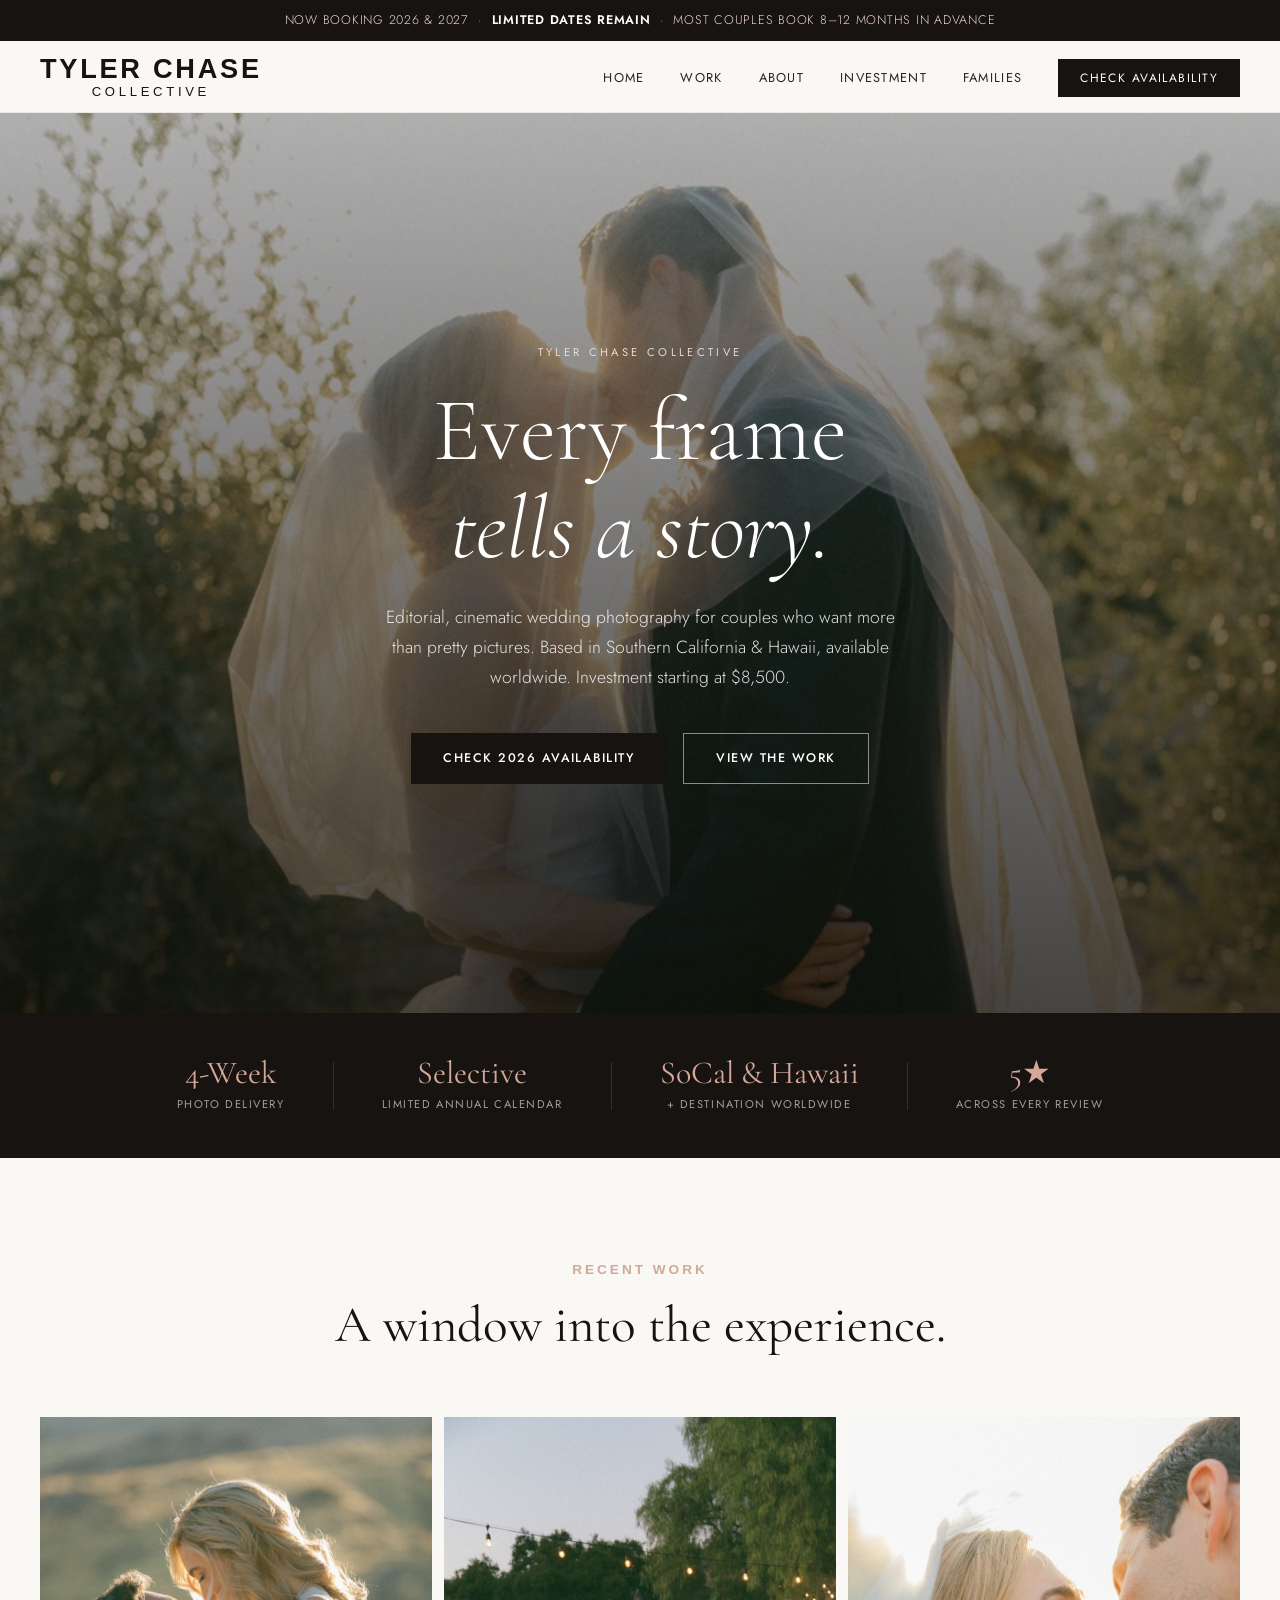
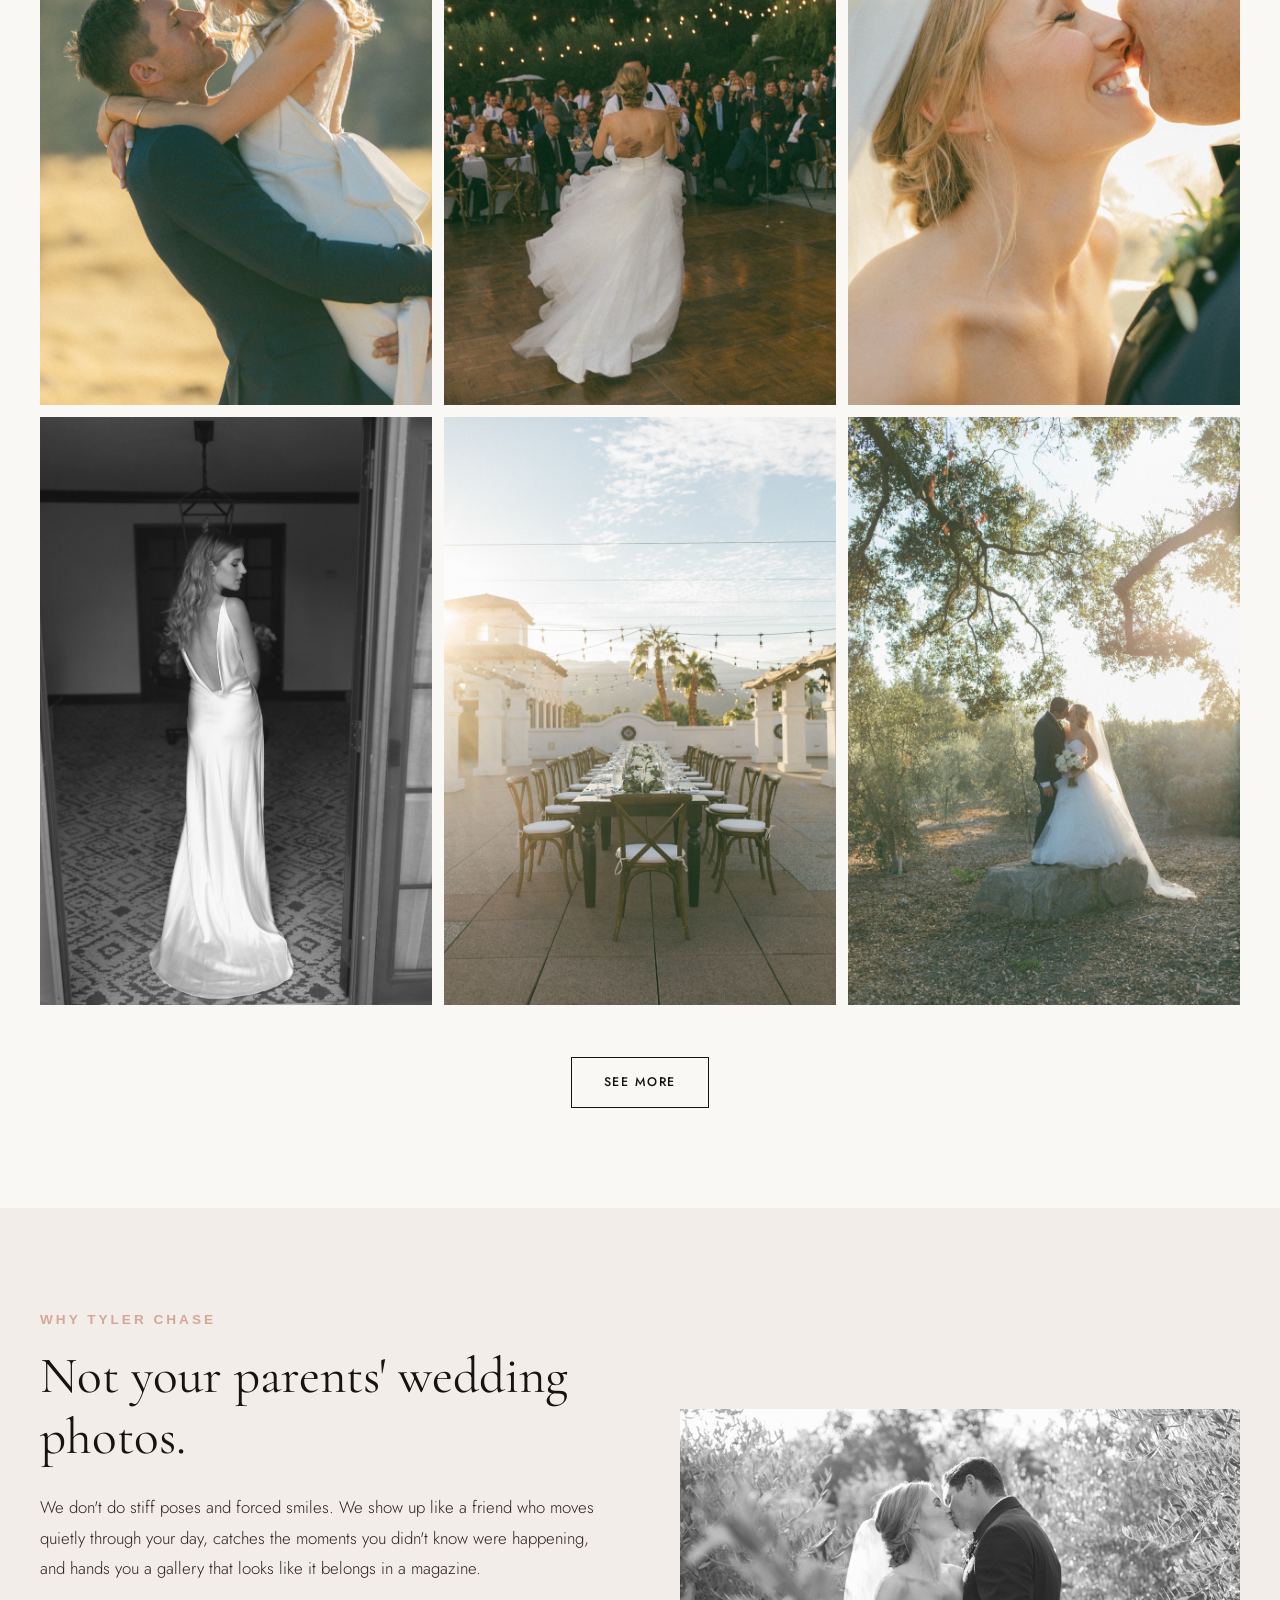
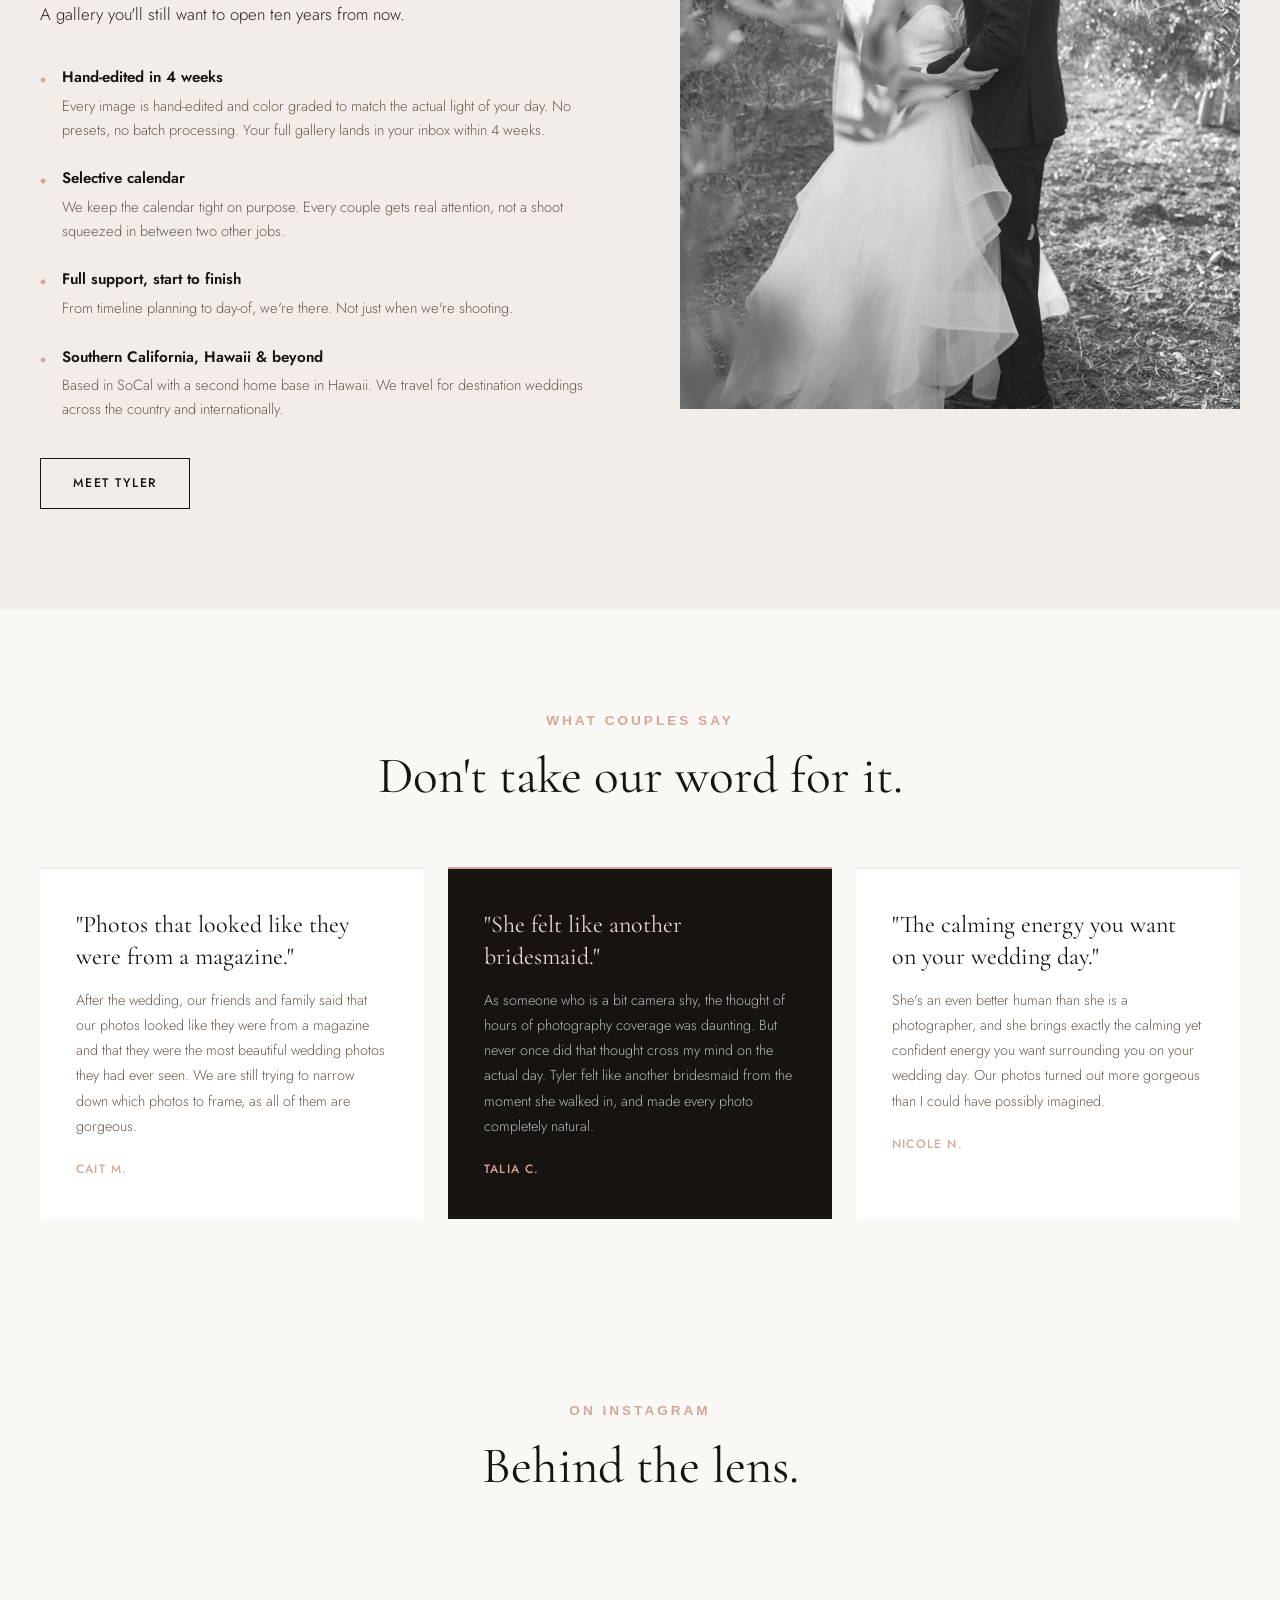
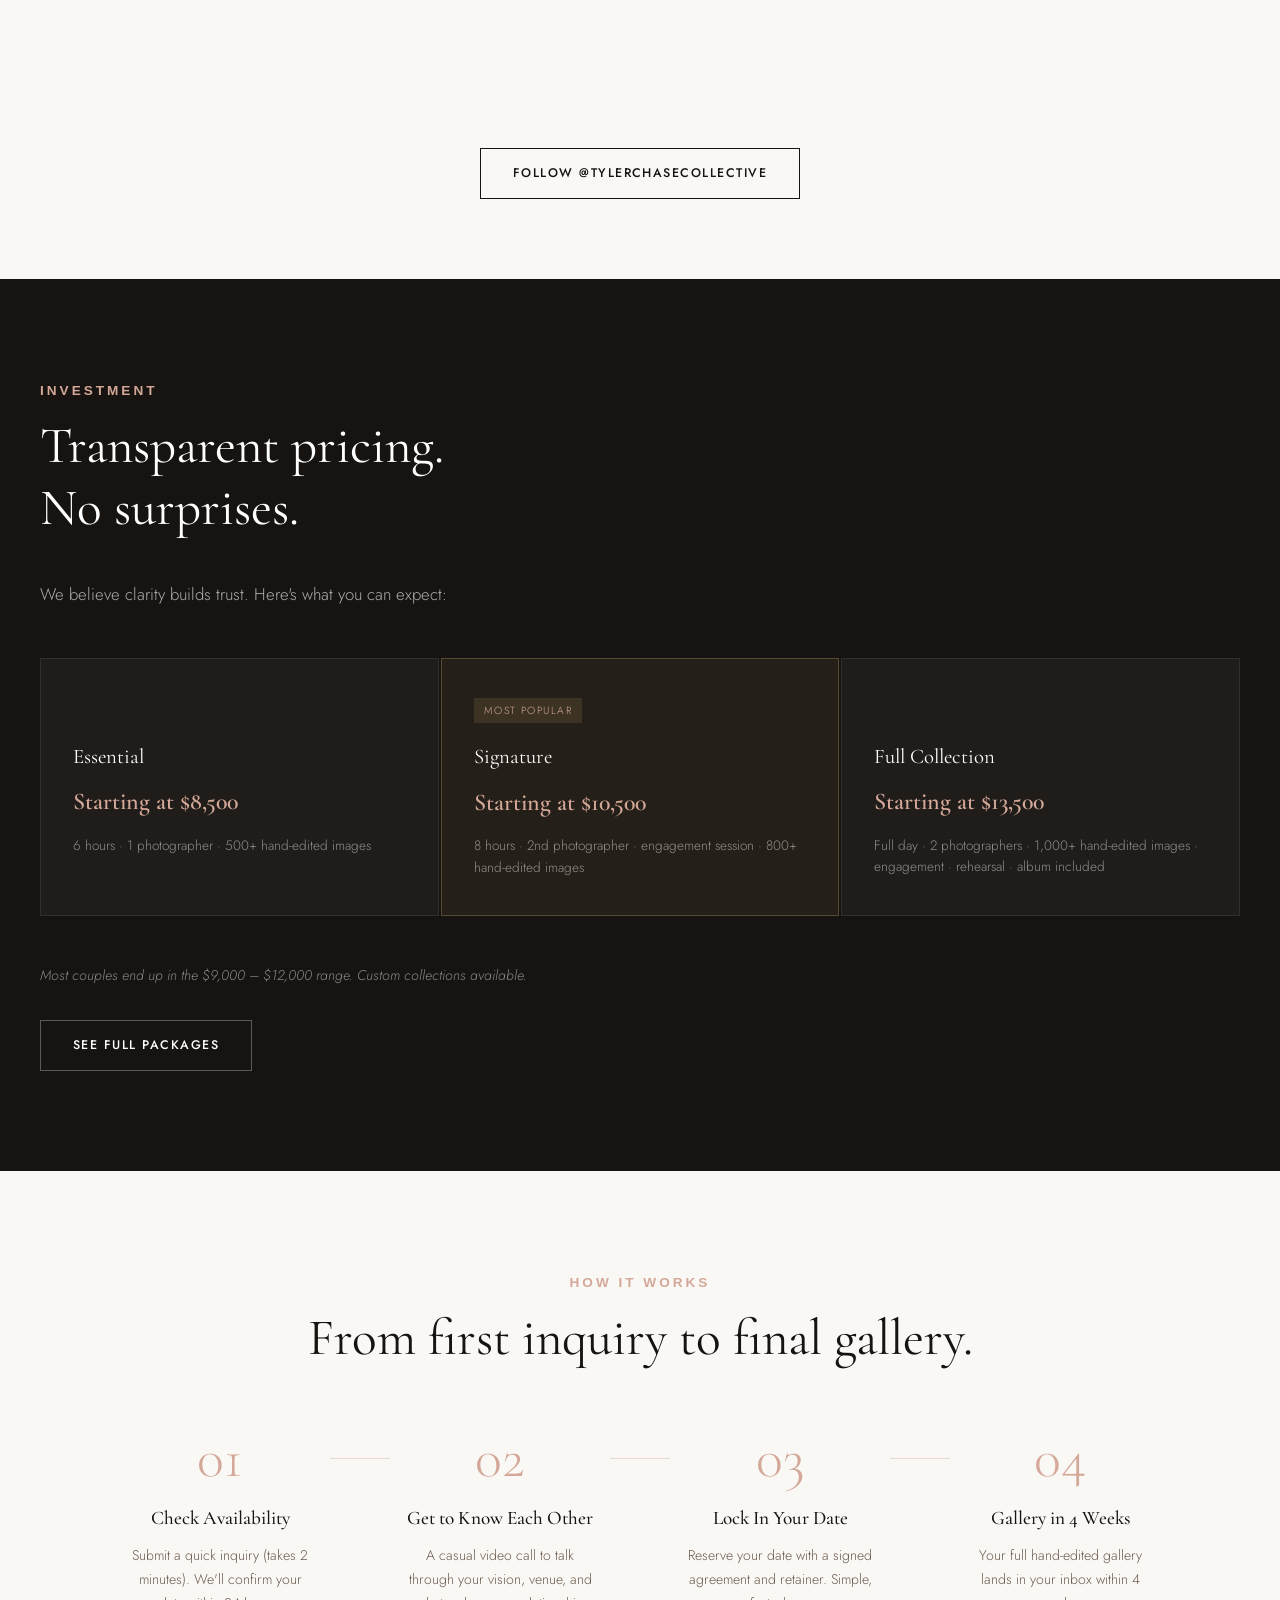
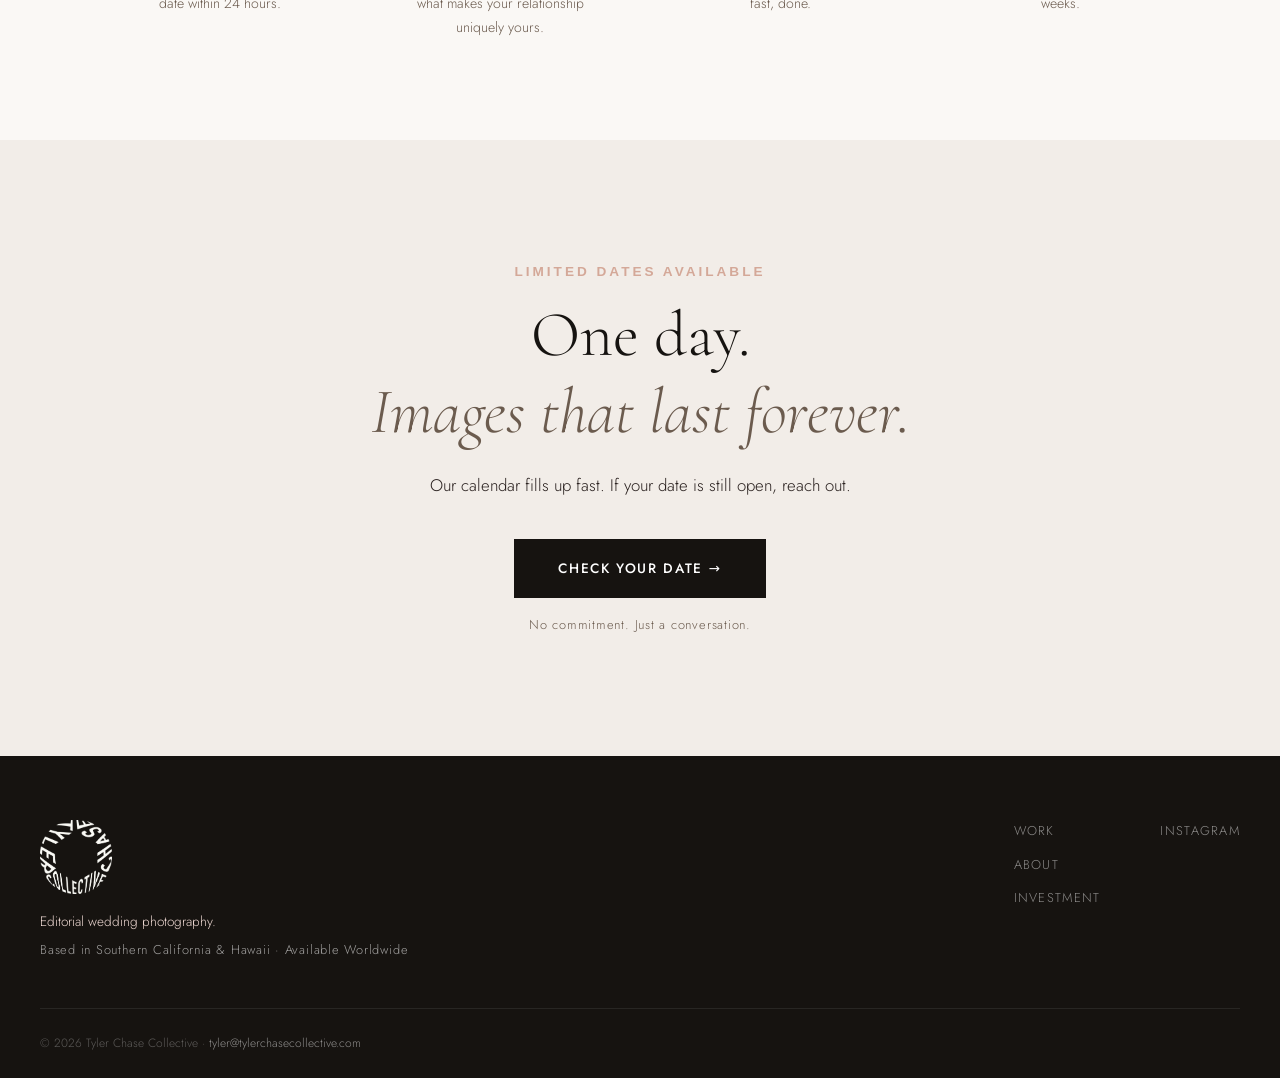
==== commit 66cbe470: "Update hero subhead" ====
--- a/index.html
+++ b/index.html
@@ -61,7 +61,7 @@
     <div class="hero-content">
       <p class="hero-eyebrow">Tyler Chase Collective</p>
       <h1 class="hero-headline">Every frame<br /><em>tells a story.</em></h1>
-      <p class="hero-sub">Editorial, cinematic wedding photography for couples who want more than pretty pictures. Based in Southern California &amp; Hawaii, available worldwide. Starting at <strong>$8,500</strong>.</p>
+      <p class="hero-sub">Editorial, cinematic wedding photography for couples who want more than pretty pictures. Based in Southern California &amp; Hawaii, available worldwide. Investment starting at $8,500.</p>
       <div class="hero-ctas">
         <a href="contact.html" class="btn btn-primary">Check 2026 Availability</a>
         <a href="gallery.html" class="btn btn-ghost">View the Work</a>
